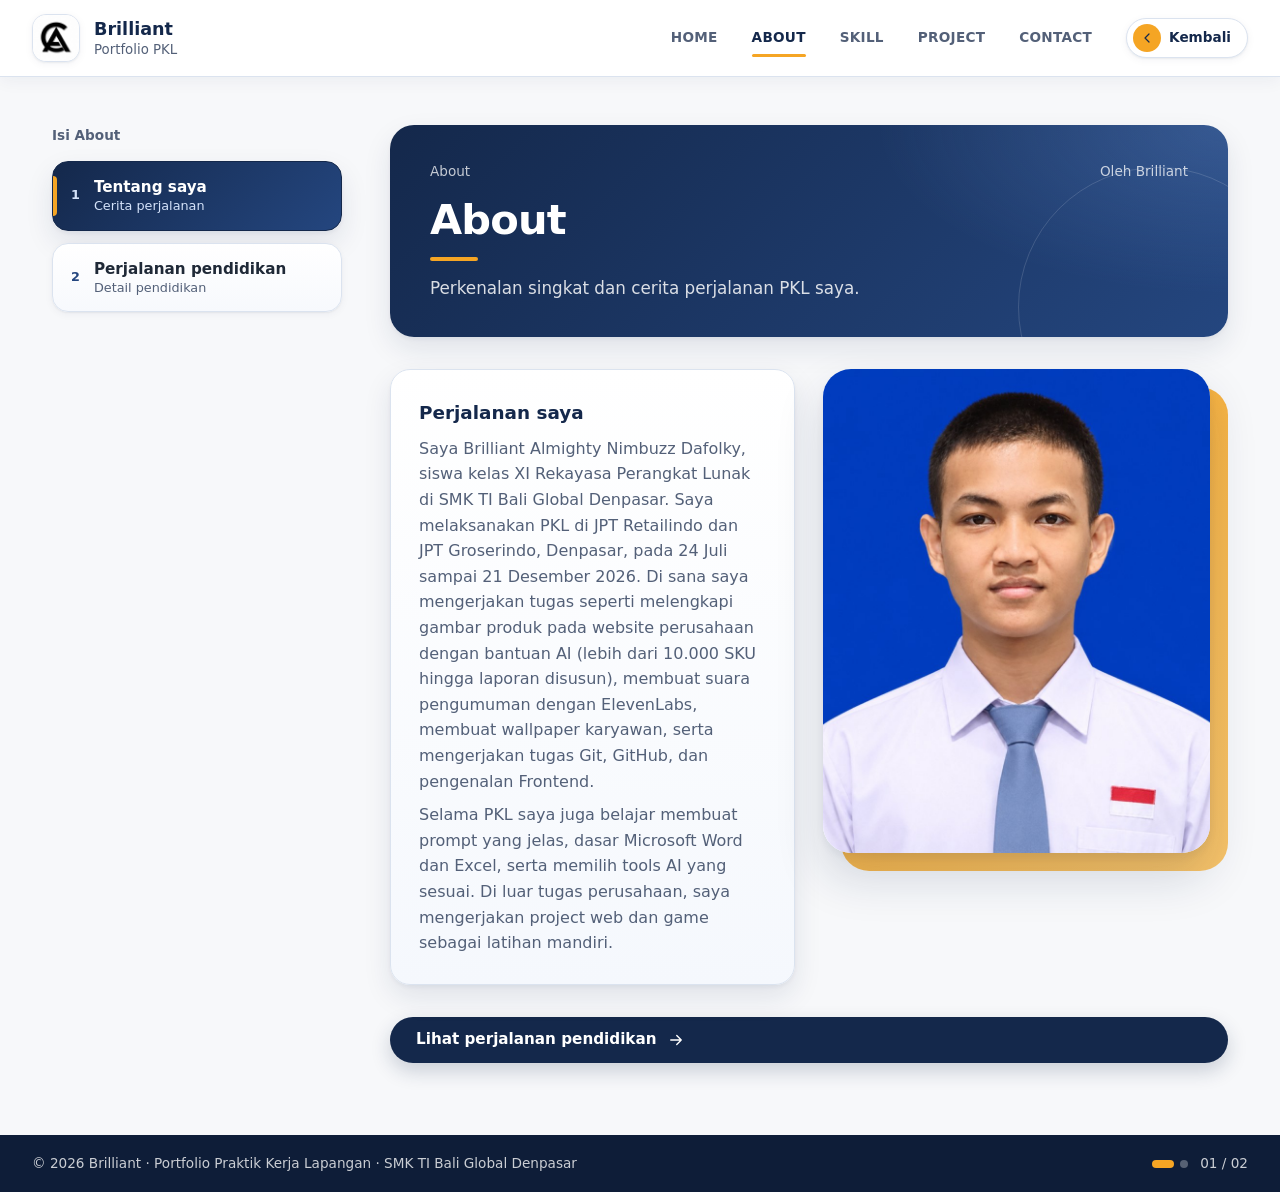
==== about.html @ 4e703d1b "bukan first commit" ====
<!DOCTYPE html>

<html lang="id">
<head>
<meta charset="utf-8"/>
<meta content="width=device-width, initial-scale=1" name="viewport"/>
<title>About | Brilliant</title>
<meta content="Profil dan perjalanan pendidikan Brilliant, siswa RPL SMK TI Bali Global Denpasar, serta cerita PKL di JPT Retailindo dan JPT Groserindo." name="description"/>
<meta content="#14284b" name="theme-color"/>
<meta content="website" property="og:type"/>
<meta content="About | Brilliant" property="og:title"/>
<meta content="Profil dan perjalanan pendidikan Brilliant, siswa RPL SMK TI Bali Global Denpasar, serta cerita PKL di JPT Retailindo dan JPT Groserindo." property="og:description"/>
<link href="assets/images/logo.png" rel="icon" type="image/png"/>
<link href="css/base.css" rel="stylesheet"/>
<link href="css/layout.css" rel="stylesheet"/>
<link href="css/components.css" rel="stylesheet"/>
<link href="css/responsive.css" rel="stylesheet"/>
<script defer="" src="js/script.js">
</script>
</head>
<body>
<a class="skip-link" href="#konten">
      Lewati ke konten
    </a>
<!-- Kumpulan ikon (jangan diubah) -->
<svg aria-hidden="true" focusable="false" height="0" style="position:absolute" width="0"><defs><symbol id="i-arrow" viewbox="0 0 24 24"><path d="M5 12h14M13 6l6 6-6 6"></path></symbol><symbol id="i-menu" viewbox="0 0 24 24"><path d="M4 7h16M4 12h16M4 17h16"></path></symbol><symbol id="i-back" viewbox="0 0 24 24"><path d="M15 6l-6 6 6 6"></path></symbol><symbol id="i-external" viewbox="0 0 24 24"><path d="M14 4h6v6M20 4l-9 9M18 14v5a1 1 0 01-1 1H5a1 1 0 01-1-1V7a1 1 0 011-1h5"></path></symbol><symbol id="i-image" viewbox="0 0 24 24"><rect height="16" rx="2" width="18" x="3" y="4"></rect><circle cx="9" cy="10" r="2"></circle><path d="M21 16l-5-5-8 8"></path></symbol></defs></svg>
<header class="site-header">
<a class="brand" href="index.html">
<span class="brand-logo">
<span class="logo-text">
            LOGO
          </span>
<img alt="" height="96" src="assets/images/logo.png" width="96"/>
</span>
<span class="brand-text">
<strong>
            Brilliant
          </strong>
<small>
            Portfolio PKL
          </small>
</span>
</a>
<div class="header-right">
<button aria-controls="main-nav" aria-expanded="false" class="menu-toggle" type="button">
<svg aria-hidden="true" class="i">
<use href="#i-menu">
</use>
</svg>
          Menu
        </button>
<nav aria-label="Navigasi utama" class="main-nav" id="main-nav">
<ul>
<li>
<a href="index.html#home">
                HOME
              </a>
</li>
<li>
<a aria-current="true" href="index.html#about">
                ABOUT
              </a>
</li>
<li>
<a href="index.html#skill">
                SKILL
              </a>
</li>
<li>
<a href="index.html#project">
                PROJECT
              </a>
</li>
<li>
<a href="index.html#contact">
                CONTACT
              </a>
</li>
</ul>
</nav>
<a class="back-link btn btn--back" href="index.html#about">
<span class="btn__circle">
<svg aria-hidden="true" class="i">
<use href="#i-back">
</use>
</svg>
</span>
<span class="btn__label">
            Kembali
          </span>
</a>
</div>
</header>
<div class="layout">
<aside class="sidebar">
<nav aria-label="Isi About">
<p class="sidebar-title">
            Isi About
          </p>
<ul class="side-list">
<li>
<a aria-current="page" class="side-item is-active" href="#cerita">
<span class="side-num">
                  1
                </span>
<span class="side-text">
<strong>
                    Tentang saya
                  </strong>
<small>
                    Cerita perjalanan
                  </small>
</span>
</a>
</li>
<li>
<a class="side-item" href="#pendidikan">
<span class="side-num">
                  2
                </span>
<span class="side-text">
<strong>
                    Perjalanan pendidikan
                  </strong>
<small>
                    Detail pendidikan
                  </small>
</span>
</a>
</li>
</ul>
</nav>
</aside>
<main class="content" id="konten">
<article class="panel" id="cerita">
<header class="panel-head">
<div class="content-top">
<p class="breadcrumb">
                About
              </p>
<p class="author">
                Oleh Brilliant
              </p>
</div>
<h1>
              About
            </h1>
<p class="lead">Perkenalan singkat dan cerita perjalanan PKL saya.</p>
</header>
<section class="two-column">
<div class="card">
<h2>
                Perjalanan saya
              </h2>
<p>Saya Brilliant Almighty Nimbuzz Dafolky, siswa kelas XI Rekayasa Perangkat Lunak di SMK TI Bali Global Denpasar. Saya melaksanakan PKL di JPT Retailindo dan JPT Groserindo, Denpasar, pada 24 Juli sampai 21 Desember 2026. Di sana saya mengerjakan tugas seperti melengkapi gambar produk pada website perusahaan dengan bantuan AI (lebih dari 10.000 SKU hingga laporan disusun), membuat suara pengumuman dengan ElevenLabs, membuat wallpaper karyawan, serta mengerjakan tugas Git, GitHub, dan pengenalan Frontend.</p>
<p>Selama PKL saya juga belajar membuat prompt yang jelas, dasar Microsoft Word dan Excel, serta memilih tools AI yang sesuai. Di luar tugas perusahaan, saya mengerjakan project web dan game sebagai latihan mandiri.</p>
</div>
<figure class="photo-frame">
<div class="photo-slot">
<img alt="Foto diri Brilliant" decoding="async" height="1000" loading="lazy" src="assets/images/foto-diri.jpg" width="800"/>
<div class="slot-empty">
<svg aria-hidden="true" class="i">
<use href="#i-image">
</use>
</svg>
<strong>
                    Foto diri
                  </strong>
<span>
                    Letakkan file di
                  </span>
<code>
                    assets/images/foto-diri.jpg
                  </code>
<small>
                    Ukuran saran 800×1000 px
                  </small>
</div>
</div>
</figure>
</section>
<a class="btn btn--secondary" href="#pendidikan">
            Lihat perjalanan pendidikan
            <svg aria-hidden="true" class="i">
<use href="#i-arrow">
</use>
</svg>
</a>
</article>
<article class="panel" hidden="" id="pendidikan">
<header class="panel-head">
<div class="content-top">
<p class="breadcrumb">
                About · Perjalanan pendidikan
              </p>
<p class="author">
                Oleh Brilliant
              </p>
</div>
<h1>
              Perjalanan pendidikan
            </h1>
<p class="lead">Perjalanan pendidikan saya dari sekolah dasar hingga SMK.</p>
</header>
<ol class="timeline">
<li class="timeline-item">
<p class="timeline-year">2015 – 2022</p>
<div class="card">
<h3>Sekolah Dasar</h3>
<p>SDN 7 Pedungan</p>

</div>
</li>
<li class="timeline-item">
<p class="timeline-year">2022 – 2025</p>
<div class="card">
<h3>Sekolah Menengah Pertama</h3>
<p>SMP Dharma Wiweka</p>

</div>
</li>
<li class="timeline-item">
<p class="timeline-year">2025 – 2028</p>
<div class="card">
<h3>Sekolah Menengah Kejuruan</h3>
<p>SMK TI Bali Global Denpasar</p>
<p>Rekayasa Perangkat Lunak · sedang berjalan</p>
</div>
</li>
</ol>
</article>
</main>
</div>
<footer class="site-footer">
<p class="footer-note">
        ©
        <span data-year="">
          2026
        </span>
        Brilliant · Portfolio Praktik Kerja Lapangan · SMK TI Bali Global Denpasar
      </p>
<div aria-label="Halaman 1 dari 2" class="page-indicator" role="img">
<span class="dots">
<span class="dot is-active">
</span>
<span class="dot">
</span>
</span>
<span class="count">
          01 / 02
        </span>
</div>
</footer>
</body>
</html>
---- css/base.css ----
/* base.css - warna (60-30-10), font, ukuran teks, reset. Ubah tema di :root. */
:root {
  /* 60% netral terang */
  --white: #ffffff;
  --bg: #f7f8fa;
  --surface: #ffffff;
  --tint: #eaf0fa;
  --line: #dbe3ef;
  /* 30% navy */
  --navy: #14284b;
  --navy-soft: #24467f;
  --navy-deep: #0e1d38;
  /* 10% aksen (tombol utama, penanda aktif, badge) */
  --accent: #f5a524;
  --accent-soft: #fdf0d9;
  --accent-dark: #c27c0a;
  /* teks */
  --ink: #1f2937;
  --muted: #536078;
  /* status project (khusus penanda) */
  --green: #1e9e5a;
  --status-no: #7a8699;

  --blue: var(--navy-soft);
  --radius: 16px;
  --gutter: 32px;                       /* jarak pinggir layar kiri-kanan */
  --shadow-sm: 0 1px 2px rgba(20, 40, 75, 0.06), 0 2px 8px rgba(20, 40, 75, 0.05);
  --shadow: 0 2px 4px rgba(20, 40, 75, 0.05), 0 12px 28px rgba(20, 40, 75, 0.1);
  --shadow-lg: 0 4px 8px rgba(20, 40, 75, 0.06), 0 24px 48px rgba(20, 40, 75, 0.16);
  --font: "Segoe UI", system-ui, -apple-system, Roboto, Arial, sans-serif;
}

*, *::before, *::after { box-sizing: border-box; }
html { scroll-behavior: smooth; scroll-padding-top: 76px; }
@media (prefers-reduced-motion: reduce) {
  html { scroll-behavior: auto; }
  * { transition: none !important; }
}
body {
  margin: 0; min-height: 100vh; display: flex; flex-direction: column;
  background: var(--bg);
  color: var(--ink); font-family: var(--font); font-size: 1rem; line-height: 1.6;
}
h1, h2, h3, p, ul, ol { margin: 0; }
ul, ol { padding: 0; list-style: none; }
a { color: inherit; text-decoration: none; }
button { font: inherit; cursor: pointer; }
[hidden] { display: none !important; }

h1 { font-size: clamp(2.25rem, 5vw, 3.5rem); line-height: 1.1; letter-spacing: -0.02em; color: var(--navy); text-wrap: balance; }
h2 { font-size: 1.15rem; color: var(--navy); }
h3 { font-size: 1.05rem; color: var(--navy); }

:focus-visible { outline: 3px solid var(--navy-soft); outline-offset: 3px; }
.section--navy :focus-visible, .panel-head :focus-visible { outline-color: var(--accent); }

.visually-hidden {
  position: absolute; width: 1px; height: 1px; overflow: hidden;
  clip: rect(0 0 0 0); white-space: nowrap;
}
---- css/layout.css ----
/* layout.css - kerangka halaman: header, sidebar + konten, bagian scroll, footer. */
.site-header {
  position: sticky; top: 0; z-index: 20;
  display: flex; align-items: center; justify-content: space-between; gap: 24px;
  padding: 14px var(--gutter);
  background: rgba(255, 255, 255, 0.94); backdrop-filter: blur(8px);
  border-bottom: 1px solid var(--line);
  box-shadow: 0 4px 16px rgba(20, 40, 75, 0.05);
}
.header-right { display: flex; align-items: center; gap: 20px; }

/* ----- halaman detail (about, skill, project) ----- */
.layout {
  flex: 1; display: grid; grid-template-columns: 290px minmax(0, 1fr); gap: 48px;
  width: 100%; max-width: 1240px; margin: 0 auto; padding: 48px var(--gutter) 72px;
}
.sidebar { align-self: start; position: sticky; top: 100px; }
.content { display: flex; flex-direction: column; gap: 32px; min-width: 0; }
.panel { display: flex; flex-direction: column; gap: 32px; }

/* ----- halaman utama (index.html): bagian yang di-scroll ----- */
.sections { flex: 1; }
.section {
  position: relative; overflow: hidden; display: flex; align-items: center;
  min-height: calc(100vh - 76px); min-height: calc(100svh - 76px); padding: 96px var(--gutter); background: var(--white);
}
.section--soft { background: linear-gradient(180deg, var(--bg), #eaf0fa); }
.section--navy {
  background:
    radial-gradient(700px 360px at 88% 0%, rgba(120, 165, 235, 0.22), transparent 70%),
    linear-gradient(135deg, var(--navy) 0%, var(--navy-soft) 100%);
  color: #fff;
}
.section--navy::before, .section--navy::after {
  content: ""; position: absolute; border-radius: 50%; pointer-events: none;
  border: 1px solid rgba(255, 255, 255, 0.12);
}
.section--navy::before { width: 460px; height: 460px; right: -140px; top: -160px; }
.section--navy::after { width: 260px; height: 260px; left: -90px; bottom: -110px; }
.section-inner {
  position: relative; z-index: 1; display: flex; flex-direction: column; gap: 40px;
  width: 100%; max-width: 1100px; margin: 0 auto;
}
.section-head { display: flex; flex-direction: column; gap: 12px; }

.hero-grid { display: grid; grid-template-columns: minmax(0, 7fr) minmax(0, 5fr); gap: 64px; align-items: center; }
.hero-text, .about-text { display: flex; flex-direction: column; align-items: flex-start; gap: 20px; }
.about-grid { display: grid; grid-template-columns: minmax(0, 5fr) minmax(0, 6fr); gap: 72px; align-items: center; }
.button-row { display: flex; flex-wrap: wrap; align-items: center; gap: 12px 20px; margin-top: 8px; }
.contact-grid { display: grid; grid-template-columns: repeat(auto-fit, minmax(280px, 1fr)); gap: 20px; }

.site-footer {
  display: flex; align-items: center; justify-content: space-between; gap: 16px;
  padding: 18px var(--gutter); background: var(--navy-deep);
  color: rgba(255, 255, 255, 0.78); font-size: 0.85rem;
}
---- css/components.css ----
/* components.css - bagian kecil yang dipakai berulang: nav, tombol, kartu, dll. */

/* ---------- Header ---------- */
.brand { display: flex; align-items: center; gap: 14px; }
.brand-logo {
  display: grid; place-items: center; width: 48px; height: 48px; border-radius: 14px;
  background: linear-gradient(135deg, var(--navy), var(--navy-soft));
  color: #fff; font-size: 0.62rem; font-weight: 700; box-shadow: var(--shadow-sm);
}
.brand-text { display: flex; flex-direction: column; line-height: 1.3; }
.brand-text strong { color: var(--navy); font-size: 1.1rem; }
.brand-text small { color: var(--muted); }

.main-nav ul { display: flex; gap: 6px; }
.main-nav a {
  position: relative; display: block; padding: 10px 14px;
  color: var(--muted); font-size: 0.85rem; font-weight: 600; letter-spacing: 0.02em;
  transition: color 0.2s;
}
.main-nav a:hover { color: var(--navy); }
.main-nav a[aria-current] { color: var(--navy); }
.main-nav a[aria-current]::after {
  content: ""; position: absolute; left: 14px; right: 14px; bottom: 2px;
  height: 3px; border-radius: 3px; background: var(--accent);
}

/* ---------- Tombol: setiap jenis punya bentuk sendiri ---------- */
.btn {
  display: inline-flex; align-items: center; gap: 10px; min-height: 46px;
  font-weight: 600; font-size: 0.95rem; line-height: 1;
  transition: transform 0.2s, background 0.2s, box-shadow 0.2s, color 0.2s;
}
.btn svg { width: 18px; height: 18px; flex: none; transition: transform 0.2s; }
.btn:hover svg { transform: translateX(3px); }

/* 1. Primary: aksi utama (satu per layar) */
.btn--primary { padding: 0 28px; border-radius: 999px; background: var(--accent); color: var(--navy); box-shadow: 0 8px 20px rgba(245, 165, 36, 0.35); }
.btn--primary:hover { transform: translateY(-2px); box-shadow: 0 12px 24px rgba(245, 165, 36, 0.45); }

/* 2. Secondary: aksi pendukung (navy di latar terang, garis putih di latar navy) */
.btn--secondary { padding: 0 26px; border-radius: 999px; background: var(--navy); color: #fff; box-shadow: 0 8px 20px rgba(20, 40, 75, 0.2); }
.btn--secondary:hover { transform: translateY(-2px); background: var(--navy-soft); }
.section--navy .btn--secondary { background: transparent; border: 1.5px solid rgba(255, 255, 255, 0.55); box-shadow: none; }
.section--navy .btn--secondary:hover { background: rgba(255, 255, 255, 0.12); }

/* 3. Tertiary: link teks */
.btn--tertiary { min-height: 40px; padding: 0; color: var(--navy); font-weight: 700; }
.btn--tertiary:hover { color: var(--navy-soft); text-decoration: underline; text-underline-offset: 5px; }

.btn__circle { display: grid; place-items: center; width: 38px; height: 38px; border-radius: 50%; }

/* 7. Kembali: pill kecil dengan lingkaran panah kiri */
.btn--back {
  min-height: 40px; padding: 0 16px 0 6px; gap: 8px; border-radius: 999px;
  border: 1px solid var(--line); background: #fff; color: var(--navy); font-size: 0.85rem; box-shadow: var(--shadow-sm);
}
.btn--back .btn__circle { width: 28px; height: 28px; border: 0; background: var(--accent); }
.btn--back:hover { background: var(--tint); }
.btn--back:hover svg { transform: translateX(-3px); }
.btn--back svg { width: 16px; height: 16px; }

/* 8. Tombol Menu (HP): pill dengan ikon garis */
.menu-toggle {
  display: none; align-items: center; gap: 8px; min-height: 40px; padding: 0 16px;
  border: 1px solid var(--line); border-radius: 999px; background: #fff; color: var(--navy);
  font-size: 0.85rem; font-weight: 600;
}
.menu-toggle svg { width: 18px; height: 18px; }

/* ---------- Ikon (SVG inline) ---------- */
.icon {
  display: grid; place-items: center; width: 48px; height: 48px; margin-bottom: 8px;
  border-radius: 14px; background: var(--accent-soft); color: var(--navy);
}
.icon svg { width: 24px; height: 24px; }

/* ---------- Sidebar ---------- */
.sidebar-title { margin-bottom: 14px; color: var(--muted); font-size: 0.85rem; font-weight: 600; }
.side-list { display: flex; flex-direction: column; gap: 12px; }
.side-item {
  position: relative; display: flex; align-items: center; gap: 14px; padding: 15px 42px 15px 18px;
  border: 1px solid var(--line); border-radius: var(--radius);
  background: linear-gradient(180deg, #fff, #f7f9fd); box-shadow: var(--shadow-sm);
  transition: transform 0.2s, box-shadow 0.2s, border-color 0.2s;
}
.side-item:hover { border-color: var(--navy-soft); transform: translateY(-1px); }
.side-item.is-active { background: linear-gradient(135deg, var(--navy), var(--navy-soft)); border-color: var(--navy); color: #fff; box-shadow: var(--shadow); }
.side-item.is-active::before {
  content: ""; position: absolute; left: 0; top: 14px; bottom: 14px; width: 4px;
  border-radius: 0 4px 4px 0; background: var(--accent);
}
.side-num { color: var(--navy-soft); font-size: 0.8rem; font-weight: 700; }
.side-item.is-active .side-num { color: #d5e3fa; }
.side-text { display: flex; flex-direction: column; line-height: 1.35; }
.side-text strong { font-size: 0.95rem; }
.side-text small { color: var(--muted); font-size: 0.8rem; }
.side-item.is-active small { color: #d5e3fa; }

/* ---------- Status project ---------- */
.status-dot { display: inline-block; width: 10px; height: 10px; border-radius: 50%; }
.status-dot--yes { background: var(--green); }
.status-dot--no { background: transparent; border: 2px solid var(--status-no); }
.side-item .status-dot { position: absolute; top: 11px; right: 13px; box-shadow: 0 0 0 2px #fff; }
.side-item.is-active .status-dot { box-shadow: 0 0 0 2px var(--navy); }
.status-badge {
  display: inline-flex; align-items: center; gap: 8px; align-self: flex-start;
  padding: 6px 14px; border: 1px solid var(--line); border-radius: 999px;
  background: #fff; box-shadow: var(--shadow-sm); font-size: 0.85rem; color: var(--muted);
}
.status-legend { display: flex; flex-wrap: wrap; align-items: center; gap: 8px 10px; color: var(--muted); font-size: 0.85rem; }
.status-legend .status-dot { margin-left: 8px; }
.status-legend .status-dot:first-child { margin-left: 0; }

/* ---------- Judul bagian ---------- */
.eyebrow {
  display: inline-flex; align-items: center; gap: 10px;
  color: var(--navy-soft); font-size: 0.8rem; font-weight: 700; text-transform: uppercase;
}
.eyebrow::before { content: ""; width: 28px; height: 3px; border-radius: 3px; background: var(--accent); }
.section--navy .eyebrow { color: rgba(255, 255, 255, 0.85); }
.section-title { font-size: clamp(1.75rem, 3.5vw, 2.4rem); line-height: 1.2; letter-spacing: -0.01em; color: var(--navy); text-wrap: balance; }
.lead { max-width: 62ch; color: var(--muted); font-size: 1.05rem; }
.section--navy h1, .section--navy .section-title { color: #fff; }
.section--navy .lead { color: rgba(255, 255, 255, 0.82); }

/* ---------- Kepala halaman detail (blok navy) ---------- */
.panel-head {
  position: relative; overflow: hidden; display: flex; flex-direction: column; gap: 14px;
  padding: 36px 40px; border-radius: 24px; color: #fff; box-shadow: var(--shadow);
  background: radial-gradient(500px 240px at 100% 0%, rgba(120, 165, 235, 0.25), transparent 70%), linear-gradient(135deg, var(--navy), var(--navy-soft));
}
.panel-head::after {
  content: ""; position: absolute; right: -70px; bottom: -110px; width: 280px; height: 280px;
  border-radius: 50%; border: 1px solid rgba(255, 255, 255, 0.14); pointer-events: none;
}
.panel-head > * { position: relative; z-index: 1; }
.content-top { display: flex; justify-content: space-between; gap: 16px; }
.breadcrumb, .author { color: var(--muted); font-size: 0.85rem; }
.panel-head .breadcrumb, .panel-head .author { color: rgba(255, 255, 255, 0.75); }
.panel-head h1 { color: #fff; font-size: clamp(1.9rem, 4vw, 2.6rem); }
.panel-head h1::after { content: ""; display: block; width: 48px; height: 4px; margin-top: 14px; border-radius: 4px; background: var(--accent); }
.panel-head .lead { color: rgba(255, 255, 255, 0.84); }

/* ---------- Kartu (blok tatakan tulisan, dengan shading) ---------- */
.card {
  position: relative; display: flex; flex-direction: column; gap: 8px; padding: 28px;
  border: 1px solid var(--line); border-radius: 20px;
  background: linear-gradient(180deg, #ffffff 0%, #f5f8fd 100%);
  box-shadow: inset 0 1px 0 #fff, var(--shadow);
}
.card p { color: var(--muted); }
.section--navy .card { border-color: transparent; box-shadow: 0 16px 36px rgba(6, 16, 36, 0.32); }

.info-grid { display: grid; grid-template-columns: repeat(auto-fit, minmax(230px, 1fr)); gap: 24px; }

/* ---------- Kartu project: 6 bentuk berbeda ---------- */
.project-grid { display: grid; grid-template-columns: repeat(auto-fit, minmax(300px, 1fr)); gap: 24px; }
.project-card {
  position: relative; display: flex; flex-direction: column; gap: 10px; min-height: 230px;
  padding: 28px; border: 1px solid var(--line); border-radius: 20px;
  background: linear-gradient(180deg, #ffffff, #f5f8fd); box-shadow: inset 0 1px 0 #fff, var(--shadow);
  transition: transform 0.2s, box-shadow 0.2s;
}
.project-card:hover { transform: translateY(-5px); box-shadow: var(--shadow-lg); }
.project-card p { color: var(--muted); }
.project-card .status-dot { position: absolute; top: 20px; right: 22px; }
.project-icon {
  display: grid; place-items: center; width: 52px; height: 52px; margin-bottom: 6px;
  background: var(--accent-soft); color: var(--navy); border-radius: 14px;
}
.project-icon svg { width: 26px; height: 26px; }
.project-cta {
  display: inline-flex; align-items: center; gap: 8px; margin-top: auto; padding-top: 8px;
  color: var(--navy); font-size: 0.9rem; font-weight: 700;
}
.project-cta svg { width: 18px; height: 18px; transition: transform 0.2s; }
.project-card:hover .project-cta svg { transform: translateX(4px); }

/* ---------- Kontak ---------- */
.contact-card {
  display: flex; align-items: center; gap: 20px; padding: 24px 28px; border-radius: 24px;
  background: linear-gradient(180deg, #fff, #f5f8fd); box-shadow: 0 16px 36px rgba(6, 16, 36, 0.32);
}
.contact-icon { display: grid; place-items: center; width: 56px; height: 56px; border-radius: 50%; background: var(--accent); color: var(--navy); flex: none; }
.contact-icon svg { width: 26px; height: 26px; }
.contact-card p { color: var(--muted); }

/* ---------- Isi detail ---------- */
.two-column { display: grid; grid-template-columns: repeat(auto-fit, minmax(300px, 1fr)); gap: 28px; align-items: start; }

/* Foto: kotak .photo-slot berisi <img> + placeholder. Kalau file gambar ada, gambar menutupi placeholder. */
.photo-frame { position: relative; margin: 0; padding: 0 18px 18px 0; }
.photo-frame::before { content: ""; position: absolute; inset: 18px 0 0 18px; border-radius: 28px; background: linear-gradient(135deg, var(--accent), #f8c46a); }
.photo-slot { position: relative; z-index: 1; overflow: hidden; aspect-ratio: var(--ratio, 4 / 5); border-radius: 28px; background: linear-gradient(135deg, #fff, var(--tint)); box-shadow: var(--shadow-lg); }
.photo-slot--wide { --ratio: 2 / 1; }
.photo-slot img { position: absolute; inset: 0; z-index: 1; width: 100%; height: 100%; object-fit: cover; }
.slot-empty { position: absolute; inset: 12px; display: flex; flex-direction: column; align-items: center; justify-content: center; gap: 6px; padding: 16px; text-align: center; border: 2px dashed var(--line); border-radius: 20px; color: var(--muted); font-size: 0.9rem; }
.slot-empty svg { width: 44px; height: 44px; color: var(--navy-soft); opacity: 0.55; }
.slot-empty strong { color: var(--navy); }
.slot-empty code { padding: 2px 8px; border: 1px solid var(--line); border-radius: 6px; background: #fff; color: var(--navy); font-size: 0.8rem; overflow-wrap: anywhere; }
.slot-empty small { opacity: 0.8; }
.photo-slot.has-image .slot-empty { display: none; }

.concept-map {
  display: flex; flex-direction: column; align-items: center; gap: 24px; padding: 32px;
  border: 1px solid var(--line); border-radius: 20px;
  background: linear-gradient(180deg, var(--tint), #fff); box-shadow: var(--shadow);
}
.concept-main { padding: 14px 28px; border-radius: 14px; background: var(--navy); box-shadow: var(--shadow); color: #fff; font-weight: 600; text-align: center; }
.concept-sub { display: flex; flex-wrap: wrap; justify-content: center; gap: 12px; }
.concept-sub li { padding: 10px 16px; border: 1px solid var(--line); border-radius: 12px; background: #fff; box-shadow: var(--shadow-sm); color: var(--muted); font-size: 0.9rem; }

.point-list { display: flex; flex-direction: column; padding: 8px 4px; }
.point-list li { padding: 16px 0; border-bottom: 1px solid var(--line); }
.point-list li:first-child { padding-top: 0; }
.point-list p { color: var(--muted); font-size: 0.95rem; }

.note-box {
  display: flex; flex-direction: column; gap: 4px; padding: 24px 28px;
  border: 1px solid var(--line); border-left: 5px solid var(--accent); border-radius: 20px;
  background: linear-gradient(180deg, #fff, #f5f8fd); box-shadow: var(--shadow);
}
.note-box p { color: var(--muted); }

.tag-list { display: flex; flex-wrap: wrap; gap: 8px; }
.tag-list li { padding: 4px 12px; border-radius: 999px; background: var(--tint); color: var(--navy-soft); font-size: 0.9rem; }

.timeline { display: flex; flex-direction: column; gap: 24px; border-left: 2px solid var(--line); padding-left: 28px; margin-left: 6px; }
.timeline-item { position: relative; }
.timeline-item::before { content: ""; position: absolute; left: -37px; top: 4px; width: 14px; height: 14px; border-radius: 50%; background: var(--accent); border: 3px solid var(--bg); }
.timeline-year { margin-bottom: 6px; color: var(--navy-soft); font-size: 0.85rem; font-weight: 700; }

/* ---------- Indikator halaman (footer gelap) ---------- */
.page-indicator { display: flex; align-items: center; gap: 12px; }
.dots { display: flex; gap: 6px; }
.dot { width: 8px; height: 8px; border-radius: 999px; background: rgba(255, 255, 255, 0.3); }
.dot.is-active { width: 22px; background: var(--accent); }

/* tombol di dalam kartu tidak melebar penuh */
.card .btn { align-self: flex-start; margin-top: 8px; }

/* ---------- Tambahan: ikon, logo, kontak, aksesibilitas ---------- */
.i { width: 1em; height: 1em; fill: none; stroke: currentColor; stroke-width: 1.8; stroke-linecap: round; stroke-linejoin: round; }
.skip-link { position: absolute; left: 16px; top: -64px; z-index: 100; padding: 10px 18px; border-radius: 10px; background: var(--navy); color: #fff; font-weight: 600; transition: top 0.2s; }
.skip-link:focus { top: 12px; }
.brand-logo { position: relative; overflow: hidden; }
.brand-logo img { position: absolute; inset: 0; width: 100%; height: 100%; object-fit: contain; }
.brand-logo.has-image { background: #fff; border: 1px solid var(--line); }
.brand-logo.has-image .logo-text { display: none; }
.side-list { position: relative; }
.side-legend { margin-top: 18px; }
.contact-card { transition: transform 0.2s; }
.contact-card:hover { transform: translateY(-3px); }
.contact-card div { min-width: 0; }
.contact-card p { overflow-wrap: anywhere; }
.contact-go { flex: none; width: 20px; height: 20px; margin-left: auto; color: var(--navy-soft); transition: transform 0.2s; }
.contact-card:hover .contact-go { transform: translateX(4px); }
.tech { display: flex; flex-direction: column; gap: 12px; }
.tag-list li { border: 1px solid var(--line); background: #fff; }
.skill-proof { color: var(--muted); }
.skill-proof a { color: var(--navy); font-weight: 700; text-decoration: underline; text-underline-offset: 3px; }

/* Penanda bagian yang menunggu data dari pemilik website. Hapus kelas ini setelah semua terisi. */
.todo { padding: 1px 8px; border: 1px dashed #d4a017; border-radius: 6px; background: #fff7dd; color: #7a5a00; font-size: 0.92em; }
---- css/responsive.css ----
/* responsive.css - tablet dan smartphone. Jarak pinggir diatur lewat --gutter. */

/* ---------- Tablet dan di bawahnya (max 820px) ---------- */
@media (max-width: 820px) {
  :root { --gutter: 40px; }
  .site-header { padding-block: 12px; }
  .layout { grid-template-columns: minmax(0, 1fr); gap: 28px; padding-top: 32px; padding-bottom: 56px; }
  .section { min-height: auto; padding-block: 72px; }
  .site-footer { padding-block: 16px; }
  .hero-grid, .about-grid { grid-template-columns: minmax(0, 1fr); gap: 48px; }
  .hero-grid .photo-frame { max-width: 460px; }
  .about-grid .photo-frame { max-width: 460px; order: 2; }
  .panel-head { padding: 30px 32px; }

  /* Navbar menjadi dropdown yang dibuka tombol Menu */
  .menu-toggle { display: inline-flex; }
  .main-nav {
    display: none; position: absolute; top: 100%; left: 0; right: 0; z-index: 10;
    padding: 8px var(--gutter) 18px; background: #fff;
    border-bottom: 1px solid var(--line); box-shadow: 0 12px 24px rgba(20, 40, 75, 0.1);
  }
  .main-nav.is-open { display: block; }
  .main-nav ul { flex-direction: column; gap: 2px; }
  .main-nav a { padding: 13px 16px; border-radius: 12px; }
  .main-nav a[aria-current] { background: var(--tint); }
  .main-nav a[aria-current]::after { left: 0; right: auto; top: 12px; bottom: 12px; width: 4px; height: auto; }
  .header-right { gap: 10px; }

  /* Sidebar menjadi deretan tab yang bisa digeser */
  .sidebar { position: static; }
  .side-list { flex-direction: row; overflow-x: auto; padding: 8px 14px 26px; margin: -8px -14px -18px; }
  .side-item { flex: 0 0 auto; min-width: 180px; }
  .side-text strong { white-space: nowrap; }
}

/* ---------- Smartphone (max 560px) ---------- */
@media (max-width: 560px) {
  :root { --gutter: 24px; }
  .section { padding-block: 56px; }
  .section-inner { gap: 32px; }
  .content, .panel { gap: 24px; }
  .layout { padding-top: 24px; padding-bottom: 40px; }
  .brand-logo { width: 42px; height: 42px; }
  .brand-text strong { font-size: 1rem; }
  .site-header { gap: 12px; }
  .brand { min-width: 0; gap: 10px; }
  .brand-text { min-width: 0; }
  .brand-text strong, .brand-text small { overflow: hidden; text-overflow: ellipsis; white-space: nowrap; }
  .header-right { flex: none; gap: 8px; }
  .menu-toggle { padding: 0 12px; }
  /* di HP tombol Kembali hanya berupa ikon (teks tetap terbaca oleh pembaca layar) */
  .back-link { padding: 0 6px; }
  .back-link .btn__label {
    position: absolute; width: 1px; height: 1px; overflow: hidden;
    clip: rect(0 0 0 0); white-space: nowrap;
  }
  .panel-head { padding: 26px 24px; border-radius: 20px; }
  .content-top { flex-direction: column; gap: 0; }
  .card, .project-card { padding: 24px; }
  .two-column, .info-grid, .project-grid, .contact-grid { grid-template-columns: minmax(0, 1fr); gap: 20px; }
  .button-row { flex-direction: column; align-items: flex-start; }
  .site-footer { flex-direction: column; align-items: flex-start; gap: 10px; }
  .page-indicator { align-self: flex-end; }
}

@media (max-width: 820px) {
  /* tepi kanan memudar = petunjuk bahwa tab bisa digeser */
  .side-list { padding-right: 44px; -webkit-mask-image: linear-gradient(90deg, #000 calc(100% - 36px), transparent); mask-image: linear-gradient(90deg, #000 calc(100% - 36px), transparent); }
}
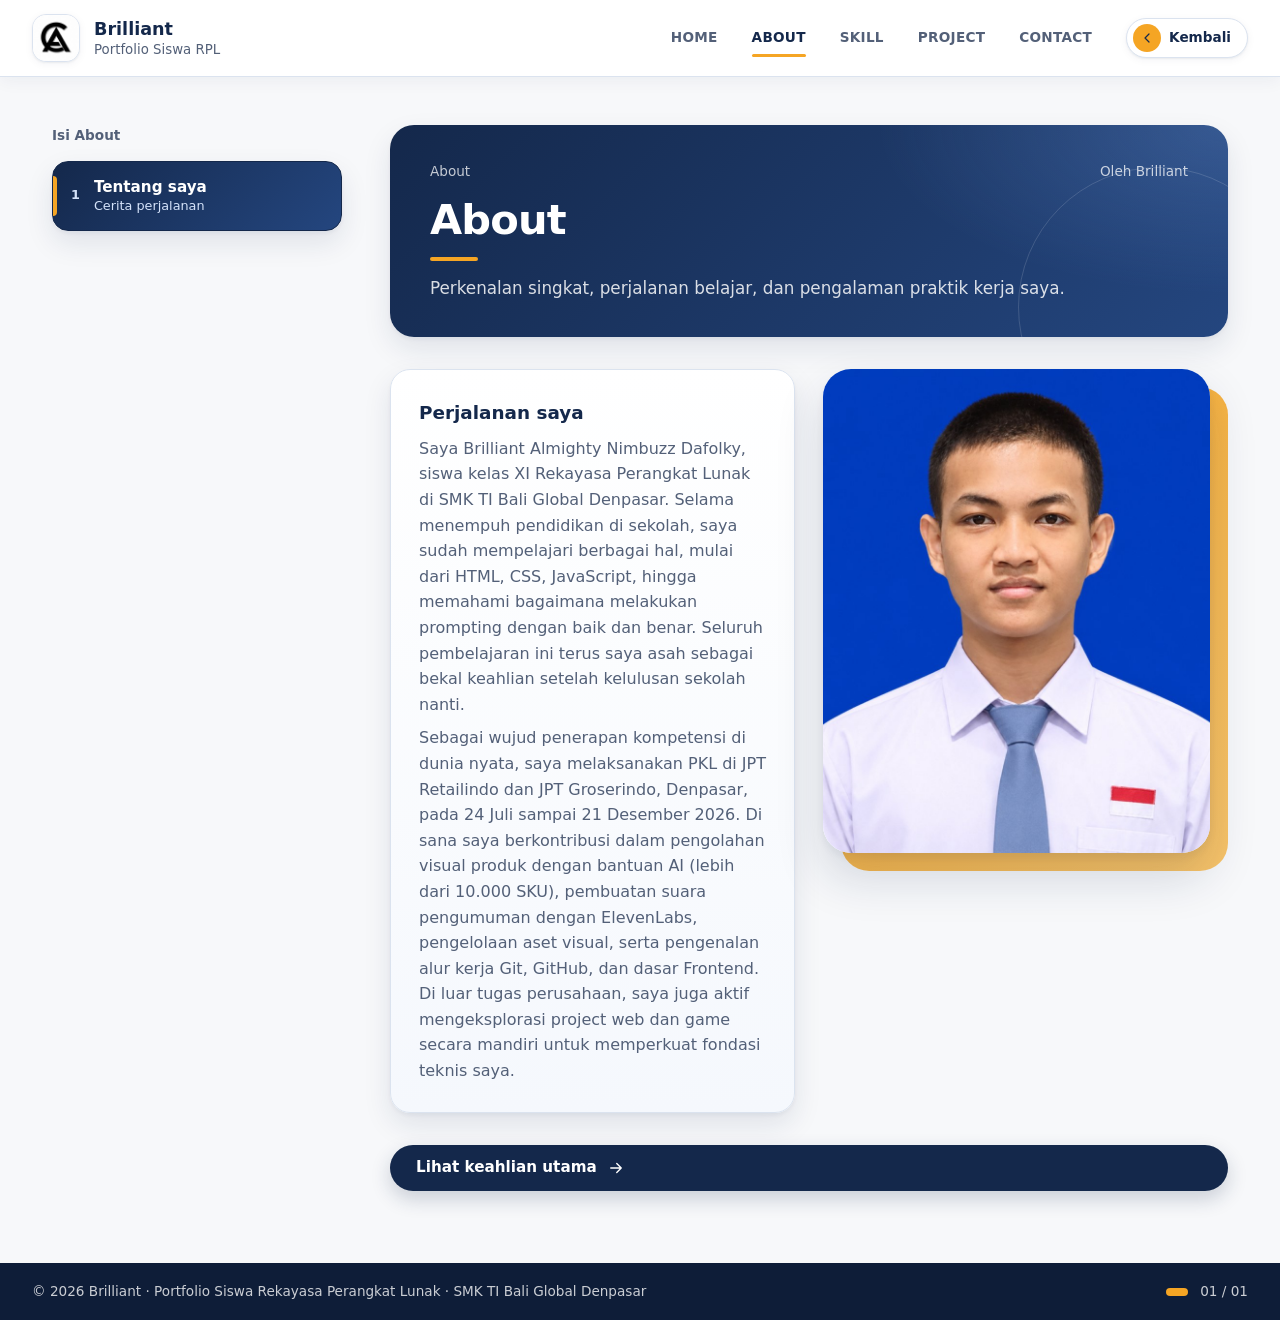
==== commit 0a860687: "melakukan sedikit perubahan mengenai projek" ====
--- a/about.html
+++ b/about.html
@@ -5,11 +5,11 @@
 <meta charset="utf-8"/>
 <meta content="width=device-width, initial-scale=1" name="viewport"/>
 <title>About | Brilliant</title>
-<meta content="Profil dan perjalanan pendidikan Brilliant, siswa RPL SMK TI Bali Global Denpasar, serta cerita PKL di JPT Retailindo dan JPT Groserindo." name="description"/>
+<meta content="Profil dan perjalanan belajar Brilliant, siswa RPL SMK TI Bali Global Denpasar, serta pengalaman PKL di JPT Retailindo dan JPT Groserindo." name="description"/>
 <meta content="#14284b" name="theme-color"/>
 <meta content="website" property="og:type"/>
 <meta content="About | Brilliant" property="og:title"/>
-<meta content="Profil dan perjalanan pendidikan Brilliant, siswa RPL SMK TI Bali Global Denpasar, serta cerita PKL di JPT Retailindo dan JPT Groserindo." property="og:description"/>
+<meta content="Profil dan perjalanan belajar Brilliant, siswa RPL SMK TI Bali Global Denpasar, serta pengalaman PKL di JPT Retailindo dan JPT Groserindo." property="og:description"/>
 <link href="assets/images/logo.png" rel="icon" type="image/png"/>
 <link href="css/base.css" rel="stylesheet"/>
 <link href="css/layout.css" rel="stylesheet"/>
@@ -37,7 +37,7 @@
             Brilliant
           </strong>
 <small>
-            Portfolio PKL
+            Portfolio Siswa RPL
           </small>
 </span>
 </a>
@@ -113,21 +113,6 @@
 </span>
 </a>
 </li>
-<li>
-<a class="side-item" href="#pendidikan">
-<span class="side-num">
-                  2
-                </span>
-<span class="side-text">
-<strong>
-                    Perjalanan pendidikan
-                  </strong>
-<small>
-                    Detail pendidikan
-                  </small>
-</span>
-</a>
-</li>
 </ul>
 </nav>
 </aside>
@@ -145,15 +130,15 @@
 <h1>
               About
             </h1>
-<p class="lead">Perkenalan singkat dan cerita perjalanan PKL saya.</p>
+<p class="lead">Perkenalan singkat, perjalanan belajar, dan pengalaman praktik kerja saya.</p>
 </header>
 <section class="two-column">
 <div class="card">
 <h2>
                 Perjalanan saya
               </h2>
-<p>Saya Brilliant Almighty Nimbuzz Dafolky, siswa kelas XI Rekayasa Perangkat Lunak di SMK TI Bali Global Denpasar. Saya melaksanakan PKL di JPT Retailindo dan JPT Groserindo, Denpasar, pada 24 Juli sampai 21 Desember 2026. Di sana saya mengerjakan tugas seperti melengkapi gambar produk pada website perusahaan dengan bantuan AI (lebih dari 10.000 SKU hingga laporan disusun), membuat suara pengumuman dengan ElevenLabs, membuat wallpaper karyawan, serta mengerjakan tugas Git, GitHub, dan pengenalan Frontend.</p>
-<p>Selama PKL saya juga belajar membuat prompt yang jelas, dasar Microsoft Word dan Excel, serta memilih tools AI yang sesuai. Di luar tugas perusahaan, saya mengerjakan project web dan game sebagai latihan mandiri.</p>
+<p>Saya Brilliant Almighty Nimbuzz Dafolky, siswa kelas XI Rekayasa Perangkat Lunak di SMK TI Bali Global Denpasar. Selama menempuh pendidikan di sekolah, saya sudah mempelajari berbagai hal, mulai dari HTML, CSS, JavaScript, hingga memahami bagaimana melakukan prompting dengan baik dan benar. Seluruh pembelajaran ini terus saya asah sebagai bekal keahlian setelah kelulusan sekolah nanti.</p>
+<p>Sebagai wujud penerapan kompetensi di dunia nyata, saya melaksanakan PKL di JPT Retailindo dan JPT Groserindo, Denpasar, pada 24 Juli sampai 21 Desember 2026. Di sana saya berkontribusi dalam pengolahan visual produk dengan bantuan AI (lebih dari 10.000 SKU), pembuatan suara pengumuman dengan ElevenLabs, pengelolaan aset visual, serta pengenalan alur kerja Git, GitHub, dan dasar Frontend. Di luar tugas perusahaan, saya juga aktif mengeksplorasi project web dan game secara mandiri untuk memperkuat fondasi teknis saya.</p>
 </div>
 <figure class="photo-frame">
 <div class="photo-slot">
@@ -179,55 +164,13 @@
 </div>
 </figure>
 </section>
-<a class="btn btn--secondary" href="#pendidikan">
-            Lihat perjalanan pendidikan
+<a class="btn btn--secondary" href="skill.html">
+            Lihat keahlian utama
             <svg aria-hidden="true" class="i">
 <use href="#i-arrow">
 </use>
 </svg>
 </a>
-</article>
-<article class="panel" hidden="" id="pendidikan">
-<header class="panel-head">
-<div class="content-top">
-<p class="breadcrumb">
-                About · Perjalanan pendidikan
-              </p>
-<p class="author">
-                Oleh Brilliant
-              </p>
-</div>
-<h1>
-              Perjalanan pendidikan
-            </h1>
-<p class="lead">Perjalanan pendidikan saya dari sekolah dasar hingga SMK.</p>
-</header>
-<ol class="timeline">
-<li class="timeline-item">
-<p class="timeline-year">2015 – 2022</p>
-<div class="card">
-<h3>Sekolah Dasar</h3>
-<p>SDN 7 Pedungan</p>
-
-</div>
-</li>
-<li class="timeline-item">
-<p class="timeline-year">2022 – 2025</p>
-<div class="card">
-<h3>Sekolah Menengah Pertama</h3>
-<p>SMP Dharma Wiweka</p>
-
-</div>
-</li>
-<li class="timeline-item">
-<p class="timeline-year">2025 – 2028</p>
-<div class="card">
-<h3>Sekolah Menengah Kejuruan</h3>
-<p>SMK TI Bali Global Denpasar</p>
-<p>Rekayasa Perangkat Lunak · sedang berjalan</p>
-</div>
-</li>
-</ol>
 </article>
 </main>
 </div>
@@ -237,17 +180,15 @@
         <span data-year="">
           2026
         </span>
-        Brilliant · Portfolio Praktik Kerja Lapangan · SMK TI Bali Global Denpasar
+        Brilliant · Portfolio Siswa Rekayasa Perangkat Lunak · SMK TI Bali Global Denpasar
       </p>
-<div aria-label="Halaman 1 dari 2" class="page-indicator" role="img">
+<div aria-label="Halaman 1 dari 1" class="page-indicator" role="img">
 <span class="dots">
 <span class="dot is-active">
 </span>
-<span class="dot">
-</span>
 </span>
 <span class="count">
-          01 / 02
+          01 / 01
         </span>
 </div>
 </footer>
--- a/css/responsive.css
+++ b/css/responsive.css
@@ -31,6 +31,13 @@
   .side-list { flex-direction: row; overflow-x: auto; padding: 8px 14px 26px; margin: -8px -14px -18px; }
   .side-item { flex: 0 0 auto; min-width: 180px; }
   .side-text strong { white-space: nowrap; }
+
+  /* tepi kanan memudar = petunjuk bahwa tab bisa digeser */
+  .side-list { padding-right: 44px; -webkit-mask-image: linear-gradient(90deg, #000 calc(100% - 36px), transparent); mask-image: linear-gradient(90deg, #000 calc(100% - 36px), transparent); }
+    .about-grid .photo-frame,
+  #cerita .photo-frame {
+    display: none;
+  }
 }
 
 /* ---------- Smartphone (max 560px) ---------- */
@@ -61,9 +68,10 @@
   .button-row { flex-direction: column; align-items: flex-start; }
   .site-footer { flex-direction: column; align-items: flex-start; gap: 10px; }
   .page-indicator { align-self: flex-end; }
+
+  /* Sembunyikan foto diri beserta framenya pada bagian About ketika di HP */
+  .about-grid .photo-frame,
+  #cerita .photo-frame {
+    display: none;
+  }
 }
-
-@media (max-width: 820px) {
-  /* tepi kanan memudar = petunjuk bahwa tab bisa digeser */
-  .side-list { padding-right: 44px; -webkit-mask-image: linear-gradient(90deg, #000 calc(100% - 36px), transparent); mask-image: linear-gradient(90deg, #000 calc(100% - 36px), transparent); }
-}
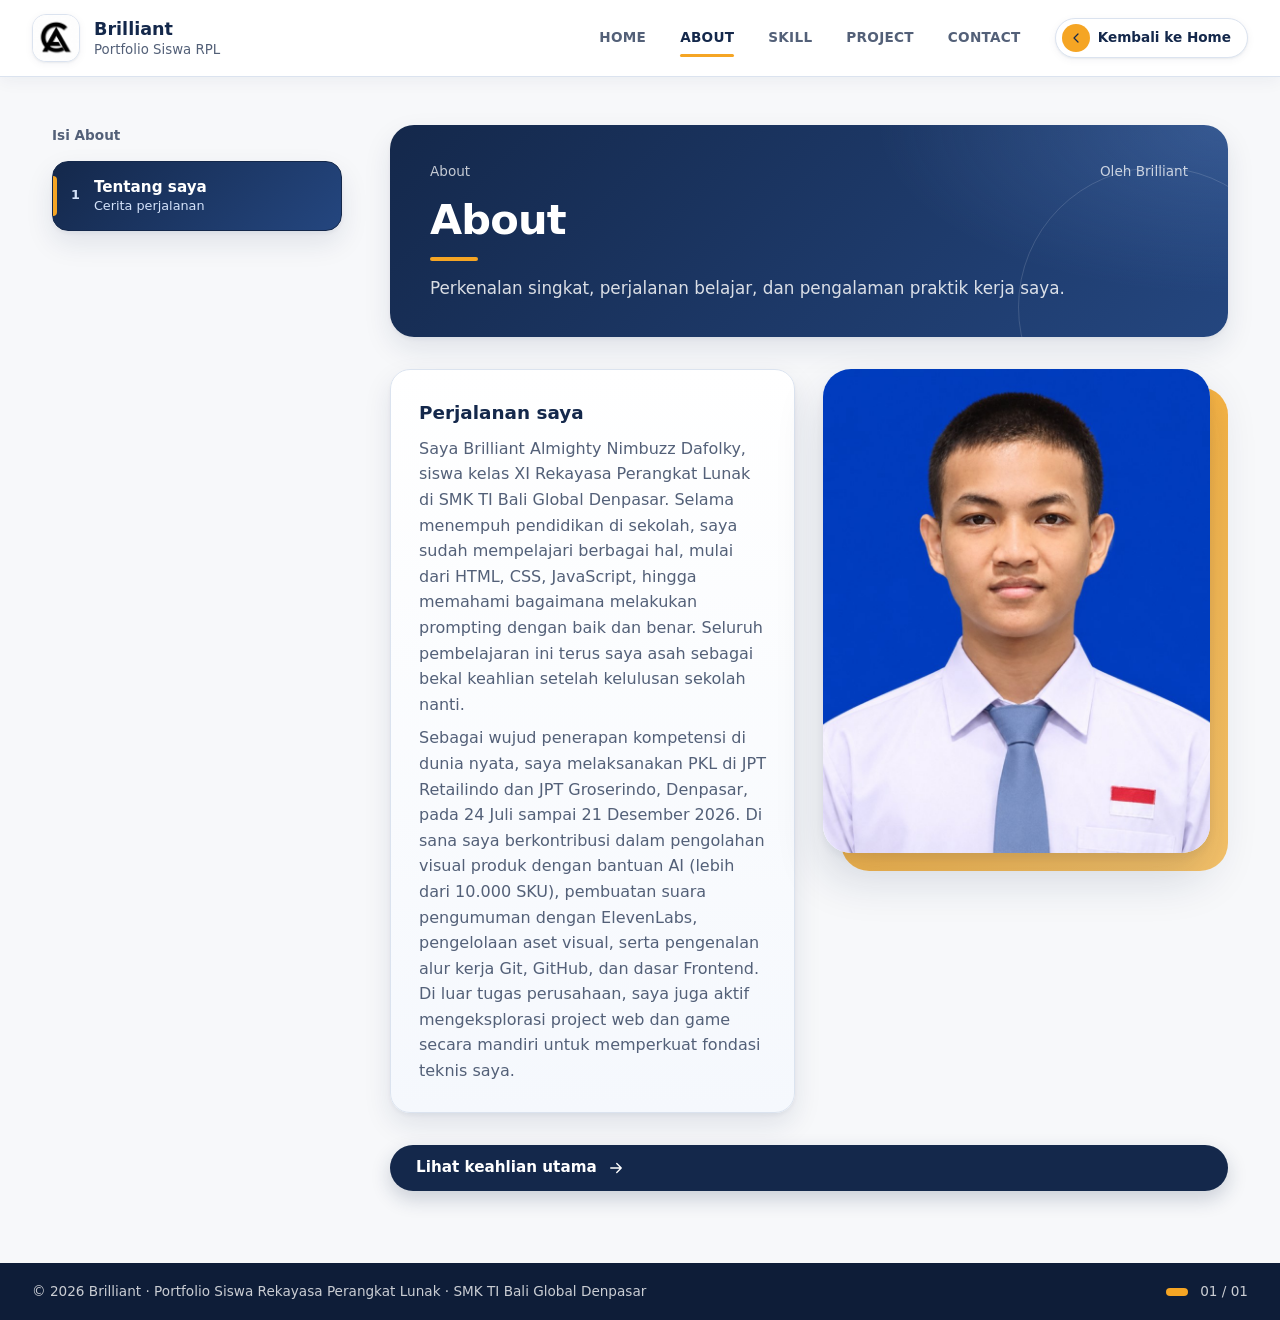
==== commit 3871ec19: "perbaiki ui dan detail kecil." ====
--- a/about.html
+++ b/about.html
@@ -86,7 +86,7 @@
 </svg>
 </span>
 <span class="btn__label">
-            Kembali
+            Kembali ke Home
           </span>
 </a>
 </div>
--- a/css/base.css
+++ b/css/base.css
@@ -21,7 +21,6 @@
   --green: #1e9e5a;
   --status-no: #7a8699;
 
-  --blue: var(--navy-soft);
   --radius: 16px;
   --gutter: 32px;                       /* jarak pinggir layar kiri-kanan */
   --shadow-sm: 0 1px 2px rgba(20, 40, 75, 0.06), 0 2px 8px rgba(20, 40, 75, 0.05);
--- a/css/components.css
+++ b/css/components.css
@@ -262,3 +262,17 @@
 
 /* Penanda bagian yang menunggu data dari pemilik website. Hapus kelas ini setelah semua terisi. */
 .todo { padding: 1px 8px; border: 1px dashed #d4a017; border-radius: 6px; background: #fff7dd; color: #7a5a00; font-size: 0.92em; }
+
+/* project-layout: susunan dua kolom bertingkat pada halaman detail projek.
+   Kolom kiri: gambar, Peran saya, Hasil dan pelajaran. Kolom kanan: Tentang project, Tantangan dan solusi. */
+.project-layout { display: grid; grid-template-columns: repeat(2, minmax(0, 1fr)); gap: 28px; align-items: start; }
+.layout-col { display: flex; flex-direction: column; gap: 24px; min-width: 0; }
+@media (max-width: 1000px) {
+  .project-layout { display: flex; flex-direction: column; align-items: stretch; gap: 24px; }
+  .layout-col { display: contents; }
+  .pl-media { order: 1; }
+  .pl-about { order: 2; }
+  .pl-role { order: 3; }
+  .pl-challenge { order: 4; }
+  .pl-result { order: 5; }
+}
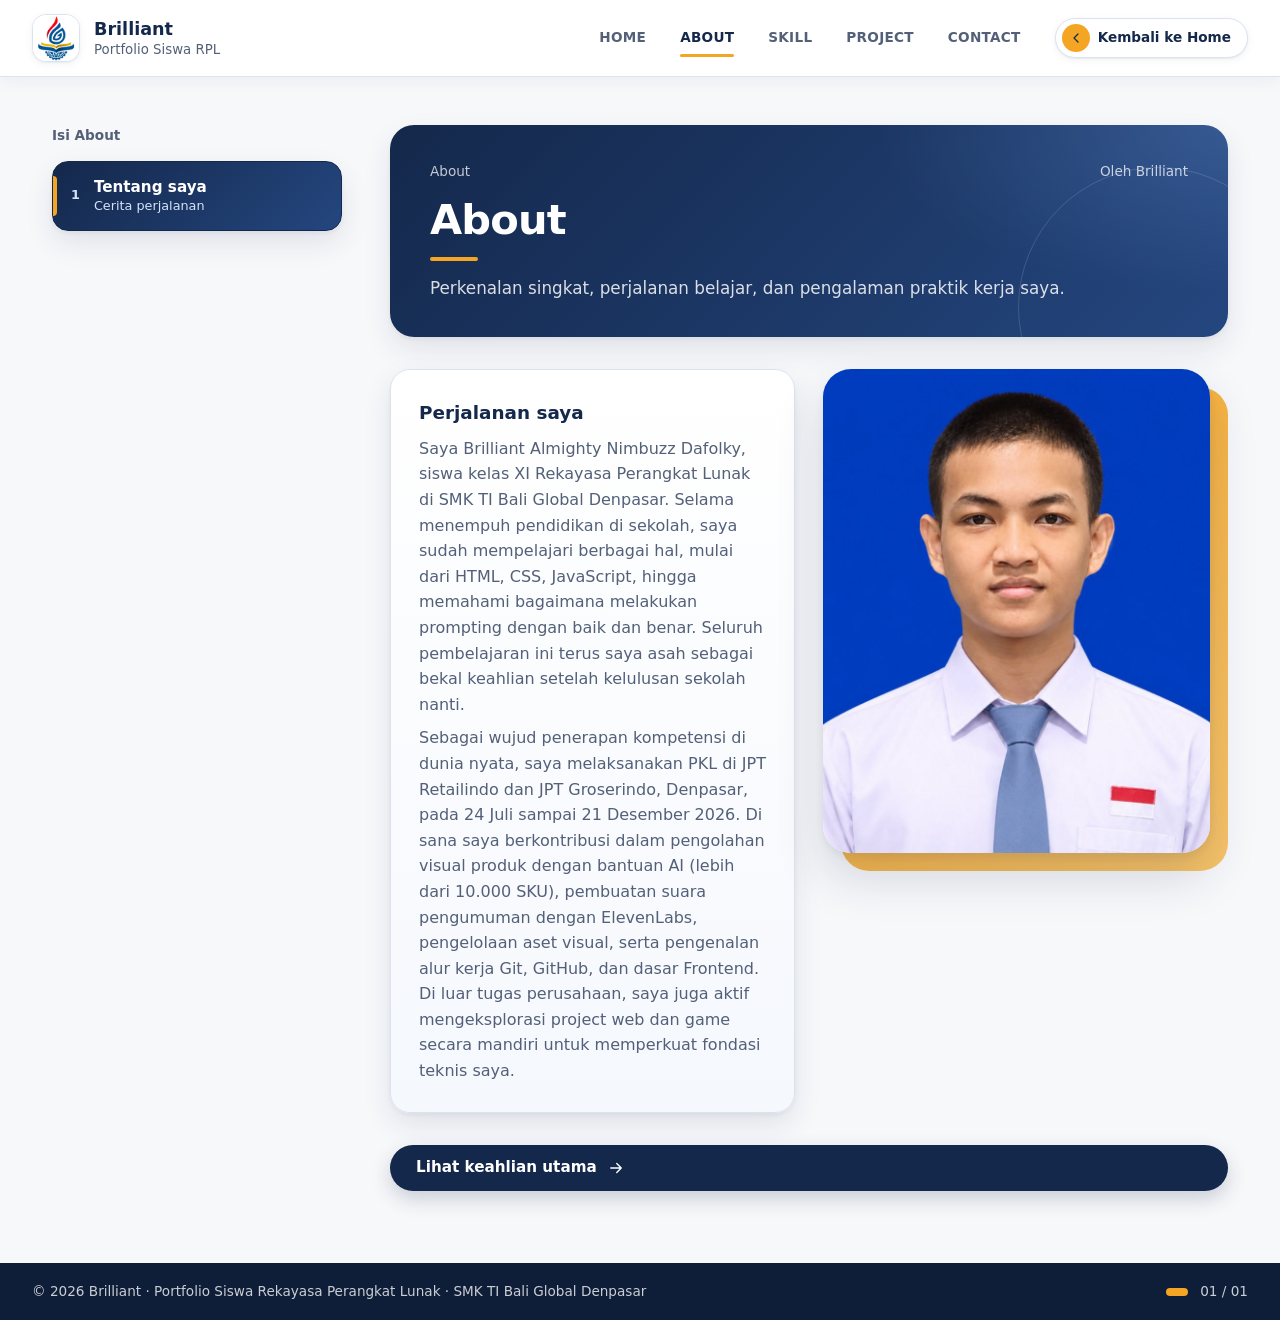
==== commit c2106db1: "mengubah sedikit detail yang tidak diperlukan" ====
--- a/about.html
+++ b/about.html
@@ -10,7 +10,7 @@
 <meta content="website" property="og:type"/>
 <meta content="About | Brilliant" property="og:title"/>
 <meta content="Profil dan perjalanan belajar Brilliant, siswa RPL SMK TI Bali Global Denpasar, serta pengalaman PKL di JPT Retailindo dan JPT Groserindo." property="og:description"/>
-<link href="assets/images/logo.png" rel="icon" type="image/png"/>
+<link href="assets/logo.png" rel="icon" type="image/png"/>
 <link href="css/base.css" rel="stylesheet"/>
 <link href="css/layout.css" rel="stylesheet"/>
 <link href="css/components.css" rel="stylesheet"/>
@@ -19,18 +19,11 @@
 </script>
 </head>
 <body>
-<a class="skip-link" href="#konten">
-      Lewati ke konten
-    </a>
-<!-- Kumpulan ikon (jangan diubah) -->
 <svg aria-hidden="true" focusable="false" height="0" style="position:absolute" width="0"><defs><symbol id="i-arrow" viewbox="0 0 24 24"><path d="M5 12h14M13 6l6 6-6 6"></path></symbol><symbol id="i-menu" viewbox="0 0 24 24"><path d="M4 7h16M4 12h16M4 17h16"></path></symbol><symbol id="i-back" viewbox="0 0 24 24"><path d="M15 6l-6 6 6 6"></path></symbol><symbol id="i-external" viewbox="0 0 24 24"><path d="M14 4h6v6M20 4l-9 9M18 14v5a1 1 0 01-1 1H5a1 1 0 01-1-1V7a1 1 0 011-1h5"></path></symbol><symbol id="i-image" viewbox="0 0 24 24"><rect height="16" rx="2" width="18" x="3" y="4"></rect><circle cx="9" cy="10" r="2"></circle><path d="M21 16l-5-5-8 8"></path></symbol></defs></svg>
 <header class="site-header">
 <a class="brand" href="index.html">
 <span class="brand-logo">
-<span class="logo-text">
-            LOGO
-          </span>
-<img alt="" height="96" src="assets/images/logo.png" width="96"/>
+<img alt="" height="96" src="assets/logo.png" width="96"/>
 </span>
 <span class="brand-text">
 <strong>
@@ -142,7 +135,7 @@
 </div>
 <figure class="photo-frame">
 <div class="photo-slot">
-<img alt="Foto diri Brilliant" decoding="async" height="1000" loading="lazy" src="assets/images/foto-diri.jpg" width="800"/>
+<img alt="Foto diri Brilliant" decoding="async" height="1000" loading="lazy" src="assets/foto-diri.jpg" width="800"/>
 <div class="slot-empty">
 <svg aria-hidden="true" class="i">
 <use href="#i-image">
@@ -155,7 +148,7 @@
                     Letakkan file di
                   </span>
 <code>
-                    assets/images/foto-diri.jpg
+                    assets/foto-diri.jpg
                   </code>
 <small>
                     Ukuran saran 800×1000 px
--- a/css/components.css
+++ b/css/components.css
@@ -239,10 +239,7 @@
 /* tombol di dalam kartu tidak melebar penuh */
 .card .btn { align-self: flex-start; margin-top: 8px; }
 
-/* ---------- Tambahan: ikon, logo, kontak, aksesibilitas ---------- */
 .i { width: 1em; height: 1em; fill: none; stroke: currentColor; stroke-width: 1.8; stroke-linecap: round; stroke-linejoin: round; }
-.skip-link { position: absolute; left: 16px; top: -64px; z-index: 100; padding: 10px 18px; border-radius: 10px; background: var(--navy); color: #fff; font-weight: 600; transition: top 0.2s; }
-.skip-link:focus { top: 12px; }
 .brand-logo { position: relative; overflow: hidden; }
 .brand-logo img { position: absolute; inset: 0; width: 100%; height: 100%; object-fit: contain; }
 .brand-logo.has-image { background: #fff; border: 1px solid var(--line); }
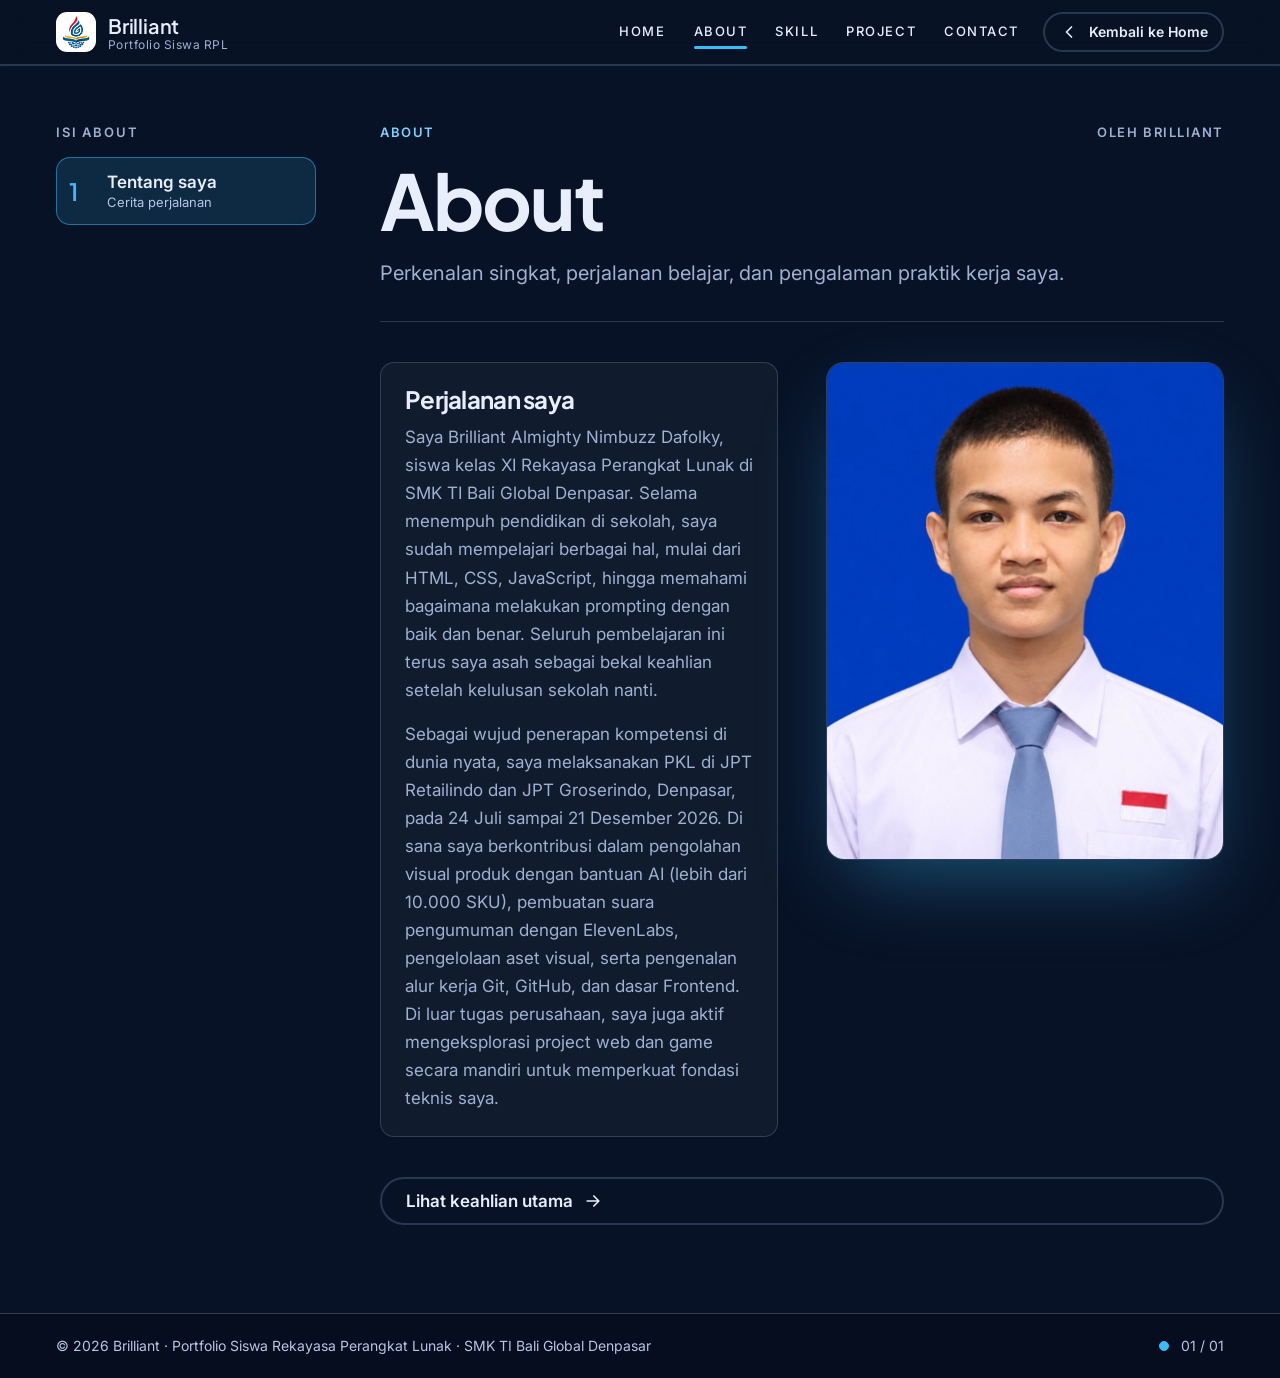
==== commit 214b8b9e: "update u ay cuyy" ====
--- a/about.html
+++ b/about.html
@@ -6,11 +6,14 @@
 <meta content="width=device-width, initial-scale=1" name="viewport"/>
 <title>About | Brilliant</title>
 <meta content="Profil dan perjalanan belajar Brilliant, siswa RPL SMK TI Bali Global Denpasar, serta pengalaman PKL di JPT Retailindo dan JPT Groserindo." name="description"/>
-<meta content="#14284b" name="theme-color"/>
+<meta content="#081226" name="theme-color"/>
 <meta content="website" property="og:type"/>
 <meta content="About | Brilliant" property="og:title"/>
 <meta content="Profil dan perjalanan belajar Brilliant, siswa RPL SMK TI Bali Global Denpasar, serta pengalaman PKL di JPT Retailindo dan JPT Groserindo." property="og:description"/>
 <link href="assets/logo.png" rel="icon" type="image/png"/>
+<link href="https://fonts.googleapis.com" rel="preconnect"/>
+<link href="https://fonts.gstatic.com" rel="preconnect" crossorigin/>
+<link href="https://fonts.googleapis.com/css2?family=Inter:wght@400;500;600&family=Plus+Jakarta+Sans:wght@600;700;800&display=swap" rel="stylesheet"/>
 <link href="css/base.css" rel="stylesheet"/>
 <link href="css/layout.css" rel="stylesheet"/>
 <link href="css/components.css" rel="stylesheet"/>
@@ -136,24 +139,7 @@
 <figure class="photo-frame">
 <div class="photo-slot">
 <img alt="Foto diri Brilliant" decoding="async" height="1000" loading="lazy" src="assets/foto-diri.jpg" width="800"/>
-<div class="slot-empty">
-<svg aria-hidden="true" class="i">
-<use href="#i-image">
-</use>
-</svg>
-<strong>
-                    Foto diri
-                  </strong>
-<span>
-                    Letakkan file di
-                  </span>
-<code>
-                    assets/foto-diri.jpg
-                  </code>
-<small>
-                    Ukuran saran 800×1000 px
-                  </small>
-</div>
+
 </div>
 </figure>
 </section>
--- a/css/base.css
+++ b/css/base.css
@@ -1,59 +1,26 @@
-/* base.css - warna (60-30-10), font, ukuran teks, reset. Ubah tema di :root. */
+/* base.css - token, reset, tipografi. Dunia visual: kertas hangat + tinta + satu aksen vermilion. */
 :root {
-  /* 60% netral terang */
-  --white: #ffffff;
-  --bg: #f7f8fa;
-  --surface: #ffffff;
-  --tint: #eaf0fa;
-  --line: #dbe3ef;
-  /* 30% navy */
-  --navy: #14284b;
-  --navy-soft: #24467f;
-  --navy-deep: #0e1d38;
-  /* 10% aksen (tombol utama, penanda aktif, badge) */
-  --accent: #f5a524;
-  --accent-soft: #fdf0d9;
-  --accent-dark: #c27c0a;
-  /* teks */
-  --ink: #1f2937;
-  --muted: #536078;
-  /* status project (khusus penanda) */
-  --green: #1e9e5a;
-  --status-no: #7a8699;
-
-  --radius: 16px;
-  --gutter: 32px;                       /* jarak pinggir layar kiri-kanan */
-  --shadow-sm: 0 1px 2px rgba(20, 40, 75, 0.06), 0 2px 8px rgba(20, 40, 75, 0.05);
-  --shadow: 0 2px 4px rgba(20, 40, 75, 0.05), 0 12px 28px rgba(20, 40, 75, 0.1);
-  --shadow-lg: 0 4px 8px rgba(20, 40, 75, 0.06), 0 24px 48px rgba(20, 40, 75, 0.16);
-  --font: "Segoe UI", system-ui, -apple-system, Roboto, Arial, sans-serif;
+  color-scheme: dark;
+  --paper: #081226; --paper-2: #0e1d3d; --ink: #e8eefc; --muted: #9fb0d0; --line: rgba(148, 170, 220, 0.24);
+  --on-ink: #b8c5e3; --accent: #38bdf8; --accent-deep: #7dd3fc; --navy-mid: #13306b;
+  --r: 14px; --gutter: clamp(20px, 5vw, 56px);
+  --serif: "Plus Jakarta Sans", system-ui, -apple-system, "Segoe UI", Roboto, Arial, sans-serif;
+  --sans: "Inter", system-ui, -apple-system, "Segoe UI", Roboto, Arial, sans-serif;
 }
-
 *, *::before, *::after { box-sizing: border-box; }
 html { scroll-behavior: smooth; scroll-padding-top: 76px; }
-@media (prefers-reduced-motion: reduce) {
-  html { scroll-behavior: auto; }
-  * { transition: none !important; }
-}
-body {
-  margin: 0; min-height: 100vh; display: flex; flex-direction: column;
-  background: var(--bg);
-  color: var(--ink); font-family: var(--font); font-size: 1rem; line-height: 1.6;
-}
-h1, h2, h3, p, ul, ol { margin: 0; }
+@media (prefers-reduced-motion: reduce) { html { scroll-behavior: auto; } *, *::before, *::after { transition: none !important; animation: none !important; } }
+body { margin: 0; min-height: 100vh; display: flex; flex-direction: column; background: var(--paper); color: var(--ink); font: 400 1.0625rem/1.65 var(--sans); }
+h1, h2, h3, p, ul, ol, figure { margin: 0; }
 ul, ol { padding: 0; list-style: none; }
 a { color: inherit; text-decoration: none; }
-button { font: inherit; cursor: pointer; }
+button { font: inherit; color: inherit; cursor: pointer; }
+img { max-width: 100%; display: block; }
 [hidden] { display: none !important; }
-
-h1 { font-size: clamp(2.25rem, 5vw, 3.5rem); line-height: 1.1; letter-spacing: -0.02em; color: var(--navy); text-wrap: balance; }
-h2 { font-size: 1.15rem; color: var(--navy); }
-h3 { font-size: 1.05rem; color: var(--navy); }
-
-:focus-visible { outline: 3px solid var(--navy-soft); outline-offset: 3px; }
-.section--navy :focus-visible, .panel-head :focus-visible { outline-color: var(--accent); }
-
-.visually-hidden {
-  position: absolute; width: 1px; height: 1px; overflow: hidden;
-  clip: rect(0 0 0 0); white-space: nowrap;
-}
+h1, h2, h3 { font-family: var(--serif); font-weight: 700; line-height: 1.08; letter-spacing: -0.03em; text-wrap: balance; }
+h1 { font-size: clamp(2.5rem, 6vw, 4.5rem); }
+h2 { font-size: 1.5rem; }
+h3 { font-size: 1.2rem; }
+p { text-wrap: pretty; }
+:focus-visible { outline: 3px solid var(--accent); outline-offset: 3px; }
+.visually-hidden { position: absolute; width: 1px; height: 1px; overflow: hidden; clip: rect(0 0 0 0); white-space: nowrap; }
--- a/css/layout.css
+++ b/css/layout.css
@@ -1,56 +1,20 @@
-/* layout.css - kerangka halaman: header, sidebar + konten, bagian scroll, footer. */
-.site-header {
-  position: sticky; top: 0; z-index: 20;
-  display: flex; align-items: center; justify-content: space-between; gap: 24px;
-  padding: 14px var(--gutter);
-  background: rgba(255, 255, 255, 0.94); backdrop-filter: blur(8px);
-  border-bottom: 1px solid var(--line);
-  box-shadow: 0 4px 16px rgba(20, 40, 75, 0.05);
-}
-.header-right { display: flex; align-items: center; gap: 20px; }
-
-/* ----- halaman detail (about, skill, project) ----- */
-.layout {
-  flex: 1; display: grid; grid-template-columns: 290px minmax(0, 1fr); gap: 48px;
-  width: 100%; max-width: 1240px; margin: 0 auto; padding: 48px var(--gutter) 72px;
-}
-.sidebar { align-self: start; position: sticky; top: 100px; }
-.content { display: flex; flex-direction: column; gap: 32px; min-width: 0; }
-.panel { display: flex; flex-direction: column; gap: 32px; }
-
-/* ----- halaman utama (index.html): bagian yang di-scroll ----- */
+/* layout.css - header, halaman detail (sidebar + konten), bagian index, footer. */
+.site-header { position: sticky; top: 0; z-index: 20; display: flex; align-items: center; justify-content: space-between; gap: 24px; padding: 12px var(--gutter); background: var(--paper); border-bottom: 2px solid var(--ink); }
+.header-right { display: flex; align-items: center; gap: 24px; }
+.layout { flex: 1; display: grid; grid-template-columns: 260px minmax(0, 1fr); gap: clamp(32px, 5vw, 72px); width: 100%; max-width: 1280px; margin: 0 auto; padding: 56px var(--gutter) 88px; }
+.sidebar { align-self: start; position: sticky; top: 96px; }
+.content, .panel { display: flex; flex-direction: column; gap: 40px; min-width: 0; }
 .sections { flex: 1; }
-.section {
-  position: relative; overflow: hidden; display: flex; align-items: center;
-  min-height: calc(100vh - 76px); min-height: calc(100svh - 76px); padding: 96px var(--gutter); background: var(--white);
-}
-.section--soft { background: linear-gradient(180deg, var(--bg), #eaf0fa); }
-.section--navy {
-  background:
-    radial-gradient(700px 360px at 88% 0%, rgba(120, 165, 235, 0.22), transparent 70%),
-    linear-gradient(135deg, var(--navy) 0%, var(--navy-soft) 100%);
-  color: #fff;
-}
-.section--navy::before, .section--navy::after {
-  content: ""; position: absolute; border-radius: 50%; pointer-events: none;
-  border: 1px solid rgba(255, 255, 255, 0.12);
-}
-.section--navy::before { width: 460px; height: 460px; right: -140px; top: -160px; }
-.section--navy::after { width: 260px; height: 260px; left: -90px; bottom: -110px; }
-.section-inner {
-  position: relative; z-index: 1; display: flex; flex-direction: column; gap: 40px;
-  width: 100%; max-width: 1100px; margin: 0 auto;
-}
-.section-head { display: flex; flex-direction: column; gap: 12px; }
-
-.hero-grid { display: grid; grid-template-columns: minmax(0, 7fr) minmax(0, 5fr); gap: 64px; align-items: center; }
-.hero-text, .about-text { display: flex; flex-direction: column; align-items: flex-start; gap: 20px; }
-.about-grid { display: grid; grid-template-columns: minmax(0, 5fr) minmax(0, 6fr); gap: 72px; align-items: center; }
+.section { position: relative; display: flex; align-items: center; padding: clamp(72px, 10vw, 128px) var(--gutter); }
+.section--hero { min-height: calc(100svh - 68px); border-bottom: 2px solid var(--ink); }
+.section--soft { background: var(--paper-2); border-block: 2px solid var(--ink); }
+.section--navy { background: var(--ink); color: var(--paper); }
+.section-inner { display: flex; flex-direction: column; gap: 56px; width: 100%; max-width: 1200px; margin: 0 auto; }
+.section-head { display: flex; flex-direction: column; gap: 14px; max-width: 62ch; }
+.hero-grid { display: grid; grid-template-columns: minmax(0, 7fr) minmax(0, 4fr); gap: clamp(32px, 6vw, 96px); align-items: end; }
+.hero-text, .about-text { display: flex; flex-direction: column; align-items: flex-start; gap: 24px; }
+.hero-text h1 { font-size: clamp(4rem, 13vw, 10rem); line-height: 0.9; letter-spacing: -0.045em; }
+.about-grid { display: grid; grid-template-columns: minmax(0, 4fr) minmax(0, 6fr); gap: clamp(32px, 7vw, 96px); align-items: center; }
 .button-row { display: flex; flex-wrap: wrap; align-items: center; gap: 12px 20px; margin-top: 8px; }
-.contact-grid { display: grid; grid-template-columns: repeat(auto-fit, minmax(280px, 1fr)); gap: 20px; }
-
-.site-footer {
-  display: flex; align-items: center; justify-content: space-between; gap: 16px;
-  padding: 18px var(--gutter); background: var(--navy-deep);
-  color: rgba(255, 255, 255, 0.78); font-size: 0.85rem;
-}
+.contact-grid { display: grid; grid-template-columns: repeat(auto-fit, minmax(300px, 1fr)); column-gap: 48px; border-top: 1px solid rgba(244, 239, 230, 0.3); }
+.site-footer { display: flex; align-items: center; justify-content: space-between; gap: 16px; padding: 20px var(--gutter); background: var(--ink); color: var(--on-ink); font-size: 0.875rem; border-top: 1px solid rgba(244, 239, 230, 0.2); }
--- a/css/components.css
+++ b/css/components.css
@@ -1,275 +1,170 @@
-/* components.css - bagian kecil yang dipakai berulang: nav, tombol, kartu, dll. */
+/* components.css - merek, navigasi, tombol, kartu, project, foto, panel detail. */
+.i { width: 20px; height: 20px; fill: none; stroke: currentColor; stroke-width: 2; stroke-linecap: round; stroke-linejoin: round; }
+.brand { display: flex; align-items: center; gap: 12px; min-width: 0; }
+.brand-logo { flex: none; width: 40px; height: 40px; }
+.brand-logo img { width: 100%; height: 100%; object-fit: contain; }
+.brand-text { display: flex; flex-direction: column; line-height: 1.1; }
+.brand-text strong { font: 600 1.25rem var(--serif); letter-spacing: -0.01em; }
+.brand-text small { font-size: 0.75rem; color: var(--muted); letter-spacing: 0.04em; }
+.main-nav ul { display: flex; gap: 28px; }
+.main-nav a { position: relative; display: block; padding: 6px 0; font-size: 0.8125rem; font-weight: 500; letter-spacing: 0.12em; }
+.main-nav a::after { content: ""; position: absolute; left: 0; right: 0; bottom: 0; height: 3px; background: var(--accent); transform: scaleX(0); transform-origin: left; transition: transform 0.2s; }
+.main-nav a:hover::after, .main-nav a[aria-current]::after { transform: scaleX(1); }
+.menu-toggle { display: none; align-items: center; gap: 8px; min-height: 44px; padding: 0 14px; border: 2px solid var(--ink); border-radius: var(--r); background: transparent; font-weight: 600; }
+.menu-toggle svg { width: 20px; height: 20px; }
 
-/* ---------- Header ---------- */
-.brand { display: flex; align-items: center; gap: 14px; }
-.brand-logo {
-  display: grid; place-items: center; width: 48px; height: 48px; border-radius: 14px;
-  background: linear-gradient(135deg, var(--navy), var(--navy-soft));
-  color: #fff; font-size: 0.62rem; font-weight: 700; box-shadow: var(--shadow-sm);
-}
-.brand-text { display: flex; flex-direction: column; line-height: 1.3; }
-.brand-text strong { color: var(--navy); font-size: 1.1rem; }
-.brand-text small { color: var(--muted); }
+.btn { display: inline-flex; align-items: center; gap: 10px; min-height: 48px; padding: 0 24px; border: 2px solid var(--ink); border-radius: var(--r); font-weight: 600; transition: background 0.15s, color 0.15s; }
+.btn svg { width: 20px; height: 20px; transition: transform 0.15s; }
+.btn:hover svg { transform: translateX(4px); }
+.btn--primary { background: var(--accent); color: var(--ink); }
+.btn--primary:hover, .btn--secondary:hover { background: var(--ink); color: var(--paper); }
+.btn--tertiary { border-color: transparent; padding: 0; text-decoration: underline; text-decoration-thickness: 2px; text-underline-offset: 6px; }
+.btn--back { min-height: 40px; padding: 0 14px; font-size: 0.875rem; }
+.btn--back:hover svg { transform: translateX(-4px); }
+.btn__circle { display: inline-flex; }
+.section--navy .btn--secondary { border-color: var(--paper); }
+.section--navy .btn--secondary:hover { background: var(--paper); color: var(--ink); }
 
-.main-nav ul { display: flex; gap: 6px; }
-.main-nav a {
-  position: relative; display: block; padding: 10px 14px;
-  color: var(--muted); font-size: 0.85rem; font-weight: 600; letter-spacing: 0.02em;
-  transition: color 0.2s;
-}
-.main-nav a:hover { color: var(--navy); }
-.main-nav a[aria-current] { color: var(--navy); }
-.main-nav a[aria-current]::after {
-  content: ""; position: absolute; left: 14px; right: 14px; bottom: 2px;
-  height: 3px; border-radius: 3px; background: var(--accent);
-}
+.eyebrow { display: flex; align-items: center; gap: 12px; font-size: 0.8125rem; font-weight: 600; letter-spacing: 0.14em; text-transform: uppercase; color: var(--accent-deep); }
+.eyebrow::before { content: ""; width: 32px; height: 3px; background: var(--accent); }
+.section--navy .eyebrow { color: var(--accent); }
+.section-title { font-size: clamp(2.25rem, 5vw, 3.75rem); }
+.lead { font-size: 1.25rem; line-height: 1.55; color: var(--muted); max-width: 56ch; }
+.section--navy .lead { color: var(--on-ink); }
 
-/* ---------- Tombol: setiap jenis punya bentuk sendiri ---------- */
-.btn {
-  display: inline-flex; align-items: center; gap: 10px; min-height: 46px;
-  font-weight: 600; font-size: 0.95rem; line-height: 1;
-  transition: transform 0.2s, background 0.2s, box-shadow 0.2s, color 0.2s;
-}
-.btn svg { width: 18px; height: 18px; flex: none; transition: transform 0.2s; }
-.btn:hover svg { transform: translateX(3px); }
+.info-grid { display: grid; grid-template-columns: repeat(3, minmax(0, 1fr)); gap: 32px; }
+.card { display: flex; flex-direction: column; align-items: flex-start; gap: 10px; padding-top: 20px; border-top: 2px solid var(--ink); }
+.card p { color: var(--muted); }
+.icon { display: grid; place-items: center; width: 40px; height: 40px; margin-bottom: 6px; border: 2px solid var(--ink); border-radius: var(--r); }
+.icon svg { width: 22px; height: 22px; }
+.tech { display: flex; flex-direction: column; gap: 14px; }
+.tag-list { display: flex; flex-wrap: wrap; gap: 8px; }
+.tag-list li { padding: 3px 14px; border: 2px solid var(--ink); border-radius: 999px; font-size: 0.9375rem; font-weight: 500; }
 
-/* 1. Primary: aksi utama (satu per layar) */
-.btn--primary { padding: 0 28px; border-radius: 999px; background: var(--accent); color: var(--navy); box-shadow: 0 8px 20px rgba(245, 165, 36, 0.35); }
-.btn--primary:hover { transform: translateY(-2px); box-shadow: 0 12px 24px rgba(245, 165, 36, 0.45); }
+.project-grid { display: grid; grid-template-columns: repeat(6, minmax(0, 1fr)); gap: 48px 32px; counter-reset: p; }
+.project-card { position: relative; grid-column: span 2; display: flex; flex-direction: column; gap: 10px; counter-increment: p; }
+.project-card:nth-child(1) { grid-column: span 6; display: grid; grid-template-columns: minmax(0, 3fr) minmax(0, 2fr); gap: 12px 48px; align-content: center; }
+.project-card:nth-child(1) .project-thumb { grid-row: 1 / span 3; }
+.project-card:nth-child(1) h3 { align-self: end; font-size: clamp(2rem, 4vw, 3.25rem); }
+.project-card:nth-child(1) .project-cta { align-self: start; }
+.project-card:nth-child(2), .project-card:nth-child(3) { grid-column: span 3; }
+.project-card::before { content: counter(p, decimal-leading-zero); position: absolute; top: 0; left: 0; z-index: 1; padding: 2px 10px; background: var(--ink); color: var(--paper); font: 600 0.8125rem var(--sans); letter-spacing: 0.08em; }
+.project-thumb { width: 100%; height: auto; aspect-ratio: 16 / 10; object-fit: cover; object-position: top left; border: 2px solid var(--ink); border-radius: var(--r); background: var(--paper-2); transition: transform 0.2s, box-shadow 0.2s; }
+.project-card:hover .project-thumb { transform: translate(-4px, -4px); box-shadow: 8px 8px 0 var(--accent); }
+.project-card h3 { margin-top: 6px; font-size: 1.5rem; }
+.project-card:hover h3 { text-decoration: underline; text-decoration-thickness: 2px; text-underline-offset: 5px; }
+.project-card p { color: var(--muted); }
+.project-cta { display: inline-flex; align-items: center; gap: 8px; font-weight: 600; color: var(--accent-deep); }
+.project-cta svg { width: 18px; height: 18px; transition: transform 0.15s; }
+.project-card:hover .project-cta svg { transform: translateX(5px); }
 
-/* 2. Secondary: aksi pendukung (navy di latar terang, garis putih di latar navy) */
-.btn--secondary { padding: 0 26px; border-radius: 999px; background: var(--navy); color: #fff; box-shadow: 0 8px 20px rgba(20, 40, 75, 0.2); }
-.btn--secondary:hover { transform: translateY(-2px); background: var(--navy-soft); }
-.section--navy .btn--secondary { background: transparent; border: 1.5px solid rgba(255, 255, 255, 0.55); box-shadow: none; }
-.section--navy .btn--secondary:hover { background: rgba(255, 255, 255, 0.12); }
+.contact-card { display: flex; align-items: center; gap: 20px; padding: 32px 8px; border-bottom: 1px solid rgba(244, 239, 230, 0.3); transition: background 0.15s, padding 0.15s; }
+.contact-card:hover { background: rgba(244, 239, 230, 0.06); padding-inline: 20px; }
+.contact-icon { flex: none; display: grid; place-items: center; width: 48px; height: 48px; border: 2px solid var(--accent); border-radius: var(--r); color: var(--accent); }
+.contact-card div { flex: 1; min-width: 0; }
+.contact-card strong { font-size: 0.8125rem; letter-spacing: 0.14em; text-transform: uppercase; color: var(--on-ink); }
+.contact-card p { font: 500 clamp(1.25rem, 2.4vw, 1.75rem)/1.25 var(--serif); overflow-wrap: anywhere; }
+.contact-go { flex: none; width: 24px; height: 24px; color: var(--accent); transition: transform 0.15s; }
+.contact-card:hover .contact-go { transform: translateX(4px); }
 
-/* 3. Tertiary: link teks */
-.btn--tertiary { min-height: 40px; padding: 0; color: var(--navy); font-weight: 700; }
-.btn--tertiary:hover { color: var(--navy-soft); text-decoration: underline; text-underline-offset: 5px; }
+.photo-frame { width: 100%; max-width: 420px; }
+.photo-slot { position: relative; aspect-ratio: 4 / 5; overflow: hidden; border: 2px solid var(--ink); border-radius: var(--r); background: var(--paper-2); box-shadow: 12px 12px 0 var(--accent); }
+.photo-slot--wide { aspect-ratio: 16 / 10; box-shadow: 10px 10px 0 var(--ink); }
+.photo-slot img { position: absolute; inset: 0; width: 100%; height: 100%; object-fit: cover; object-position: top; }
 
-.btn__circle { display: grid; place-items: center; width: 38px; height: 38px; border-radius: 50%; }
+.sidebar-title { margin-bottom: 14px; font-size: 0.8125rem; font-weight: 600; letter-spacing: 0.14em; text-transform: uppercase; color: var(--muted); }
+.side-list { display: flex; flex-direction: column; border-top: 2px solid var(--ink); }
+.side-item { display: flex; align-items: center; gap: 14px; padding: 14px 12px; border-bottom: 1px solid var(--line); transition: background 0.15s; }
+.side-item:hover { background: var(--paper-2); }
+.side-item.is-active { background: var(--ink); color: var(--paper); }
+.side-num { min-width: 1.4ch; font: 600 1.5rem var(--serif); color: var(--muted); }
+.side-item.is-active .side-num { color: var(--accent); }
+.side-text { display: flex; flex-direction: column; line-height: 1.25; min-width: 0; }
+.side-text strong { font-weight: 600; }
+.side-text small { font-size: 0.8125rem; color: var(--muted); }
+.side-item.is-active small { color: var(--on-ink); }
 
-/* 7. Kembali: pill kecil dengan lingkaran panah kiri */
-.btn--back {
-  min-height: 40px; padding: 0 16px 0 6px; gap: 8px; border-radius: 999px;
-  border: 1px solid var(--line); background: #fff; color: var(--navy); font-size: 0.85rem; box-shadow: var(--shadow-sm);
-}
-.btn--back .btn__circle { width: 28px; height: 28px; border: 0; background: var(--accent); }
-.btn--back:hover { background: var(--tint); }
-.btn--back:hover svg { transform: translateX(-3px); }
-.btn--back svg { width: 16px; height: 16px; }
-
-/* 8. Tombol Menu (HP): pill dengan ikon garis */
-.menu-toggle {
-  display: none; align-items: center; gap: 8px; min-height: 40px; padding: 0 16px;
-  border: 1px solid var(--line); border-radius: 999px; background: #fff; color: var(--navy);
-  font-size: 0.85rem; font-weight: 600;
-}
-.menu-toggle svg { width: 18px; height: 18px; }
-
-/* ---------- Ikon (SVG inline) ---------- */
-.icon {
-  display: grid; place-items: center; width: 48px; height: 48px; margin-bottom: 8px;
-  border-radius: 14px; background: var(--accent-soft); color: var(--navy);
-}
-.icon svg { width: 24px; height: 24px; }
-
-/* ---------- Sidebar ---------- */
-.sidebar-title { margin-bottom: 14px; color: var(--muted); font-size: 0.85rem; font-weight: 600; }
-.side-list { display: flex; flex-direction: column; gap: 12px; }
-.side-item {
-  position: relative; display: flex; align-items: center; gap: 14px; padding: 15px 42px 15px 18px;
-  border: 1px solid var(--line); border-radius: var(--radius);
-  background: linear-gradient(180deg, #fff, #f7f9fd); box-shadow: var(--shadow-sm);
-  transition: transform 0.2s, box-shadow 0.2s, border-color 0.2s;
-}
-.side-item:hover { border-color: var(--navy-soft); transform: translateY(-1px); }
-.side-item.is-active { background: linear-gradient(135deg, var(--navy), var(--navy-soft)); border-color: var(--navy); color: #fff; box-shadow: var(--shadow); }
-.side-item.is-active::before {
-  content: ""; position: absolute; left: 0; top: 14px; bottom: 14px; width: 4px;
-  border-radius: 0 4px 4px 0; background: var(--accent);
-}
-.side-num { color: var(--navy-soft); font-size: 0.8rem; font-weight: 700; }
-.side-item.is-active .side-num { color: #d5e3fa; }
-.side-text { display: flex; flex-direction: column; line-height: 1.35; }
-.side-text strong { font-size: 0.95rem; }
-.side-text small { color: var(--muted); font-size: 0.8rem; }
-.side-item.is-active small { color: #d5e3fa; }
-
-/* ---------- Status project ---------- */
-.status-dot { display: inline-block; width: 10px; height: 10px; border-radius: 50%; }
-.status-dot--yes { background: var(--green); }
-.status-dot--no { background: transparent; border: 2px solid var(--status-no); }
-.side-item .status-dot { position: absolute; top: 11px; right: 13px; box-shadow: 0 0 0 2px #fff; }
-.side-item.is-active .status-dot { box-shadow: 0 0 0 2px var(--navy); }
-.status-badge {
-  display: inline-flex; align-items: center; gap: 8px; align-self: flex-start;
-  padding: 6px 14px; border: 1px solid var(--line); border-radius: 999px;
-  background: #fff; box-shadow: var(--shadow-sm); font-size: 0.85rem; color: var(--muted);
-}
-.status-legend { display: flex; flex-wrap: wrap; align-items: center; gap: 8px 10px; color: var(--muted); font-size: 0.85rem; }
-.status-legend .status-dot { margin-left: 8px; }
-.status-legend .status-dot:first-child { margin-left: 0; }
-
-/* ---------- Judul bagian ---------- */
-.eyebrow {
-  display: inline-flex; align-items: center; gap: 10px;
-  color: var(--navy-soft); font-size: 0.8rem; font-weight: 700; text-transform: uppercase;
-}
-.eyebrow::before { content: ""; width: 28px; height: 3px; border-radius: 3px; background: var(--accent); }
-.section--navy .eyebrow { color: rgba(255, 255, 255, 0.85); }
-.section-title { font-size: clamp(1.75rem, 3.5vw, 2.4rem); line-height: 1.2; letter-spacing: -0.01em; color: var(--navy); text-wrap: balance; }
-.lead { max-width: 62ch; color: var(--muted); font-size: 1.05rem; }
-.section--navy h1, .section--navy .section-title { color: #fff; }
-.section--navy .lead { color: rgba(255, 255, 255, 0.82); }
-
-/* ---------- Kepala halaman detail (blok navy) ---------- */
-.panel-head {
-  position: relative; overflow: hidden; display: flex; flex-direction: column; gap: 14px;
-  padding: 36px 40px; border-radius: 24px; color: #fff; box-shadow: var(--shadow);
-  background: radial-gradient(500px 240px at 100% 0%, rgba(120, 165, 235, 0.25), transparent 70%), linear-gradient(135deg, var(--navy), var(--navy-soft));
-}
-.panel-head::after {
-  content: ""; position: absolute; right: -70px; bottom: -110px; width: 280px; height: 280px;
-  border-radius: 50%; border: 1px solid rgba(255, 255, 255, 0.14); pointer-events: none;
-}
-.panel-head > * { position: relative; z-index: 1; }
-.content-top { display: flex; justify-content: space-between; gap: 16px; }
-.breadcrumb, .author { color: var(--muted); font-size: 0.85rem; }
-.panel-head .breadcrumb, .panel-head .author { color: rgba(255, 255, 255, 0.75); }
-.panel-head h1 { color: #fff; font-size: clamp(1.9rem, 4vw, 2.6rem); }
-.panel-head h1::after { content: ""; display: block; width: 48px; height: 4px; margin-top: 14px; border-radius: 4px; background: var(--accent); }
-.panel-head .lead { color: rgba(255, 255, 255, 0.84); }
-
-/* ---------- Kartu (blok tatakan tulisan, dengan shading) ---------- */
-.card {
-  position: relative; display: flex; flex-direction: column; gap: 8px; padding: 28px;
-  border: 1px solid var(--line); border-radius: 20px;
-  background: linear-gradient(180deg, #ffffff 0%, #f5f8fd 100%);
-  box-shadow: inset 0 1px 0 #fff, var(--shadow);
-}
-.card p { color: var(--muted); }
-.section--navy .card { border-color: transparent; box-shadow: 0 16px 36px rgba(6, 16, 36, 0.32); }
-
-.info-grid { display: grid; grid-template-columns: repeat(auto-fit, minmax(230px, 1fr)); gap: 24px; }
-
-/* ---------- Kartu project: 6 bentuk berbeda ---------- */
-.project-grid { display: grid; grid-template-columns: repeat(auto-fit, minmax(300px, 1fr)); gap: 24px; }
-.project-card {
-  position: relative; display: flex; flex-direction: column; gap: 10px; min-height: 230px;
-  padding: 28px; border: 1px solid var(--line); border-radius: 20px;
-  background: linear-gradient(180deg, #ffffff, #f5f8fd); box-shadow: inset 0 1px 0 #fff, var(--shadow);
-  transition: transform 0.2s, box-shadow 0.2s;
-}
-.project-card:hover { transform: translateY(-5px); box-shadow: var(--shadow-lg); }
-.project-card p { color: var(--muted); }
-.project-card .status-dot { position: absolute; top: 20px; right: 22px; }
-.project-icon {
-  display: grid; place-items: center; width: 52px; height: 52px; margin-bottom: 6px;
-  background: var(--accent-soft); color: var(--navy); border-radius: 14px;
-}
-.project-icon svg { width: 26px; height: 26px; }
-.project-cta {
-  display: inline-flex; align-items: center; gap: 8px; margin-top: auto; padding-top: 8px;
-  color: var(--navy); font-size: 0.9rem; font-weight: 700;
-}
-.project-cta svg { width: 18px; height: 18px; transition: transform 0.2s; }
-.project-card:hover .project-cta svg { transform: translateX(4px); }
-
-/* ---------- Kontak ---------- */
-.contact-card {
-  display: flex; align-items: center; gap: 20px; padding: 24px 28px; border-radius: 24px;
-  background: linear-gradient(180deg, #fff, #f5f8fd); box-shadow: 0 16px 36px rgba(6, 16, 36, 0.32);
-}
-.contact-icon { display: grid; place-items: center; width: 56px; height: 56px; border-radius: 50%; background: var(--accent); color: var(--navy); flex: none; }
-.contact-icon svg { width: 26px; height: 26px; }
-.contact-card p { color: var(--muted); }
-
-/* ---------- Isi detail ---------- */
-.two-column { display: grid; grid-template-columns: repeat(auto-fit, minmax(300px, 1fr)); gap: 28px; align-items: start; }
-
-/* Foto: kotak .photo-slot berisi <img> + placeholder. Kalau file gambar ada, gambar menutupi placeholder. */
-.photo-frame { position: relative; margin: 0; padding: 0 18px 18px 0; }
-.photo-frame::before { content: ""; position: absolute; inset: 18px 0 0 18px; border-radius: 28px; background: linear-gradient(135deg, var(--accent), #f8c46a); }
-.photo-slot { position: relative; z-index: 1; overflow: hidden; aspect-ratio: var(--ratio, 4 / 5); border-radius: 28px; background: linear-gradient(135deg, #fff, var(--tint)); box-shadow: var(--shadow-lg); }
-.photo-slot--wide { --ratio: 2 / 1; }
-.photo-slot img { position: absolute; inset: 0; z-index: 1; width: 100%; height: 100%; object-fit: cover; }
-.slot-empty { position: absolute; inset: 12px; display: flex; flex-direction: column; align-items: center; justify-content: center; gap: 6px; padding: 16px; text-align: center; border: 2px dashed var(--line); border-radius: 20px; color: var(--muted); font-size: 0.9rem; }
-.slot-empty svg { width: 44px; height: 44px; color: var(--navy-soft); opacity: 0.55; }
-.slot-empty strong { color: var(--navy); }
-.slot-empty code { padding: 2px 8px; border: 1px solid var(--line); border-radius: 6px; background: #fff; color: var(--navy); font-size: 0.8rem; overflow-wrap: anywhere; }
-.slot-empty small { opacity: 0.8; }
-.photo-slot.has-image .slot-empty { display: none; }
-
-.concept-map {
-  display: flex; flex-direction: column; align-items: center; gap: 24px; padding: 32px;
-  border: 1px solid var(--line); border-radius: 20px;
-  background: linear-gradient(180deg, var(--tint), #fff); box-shadow: var(--shadow);
-}
-.concept-main { padding: 14px 28px; border-radius: 14px; background: var(--navy); box-shadow: var(--shadow); color: #fff; font-weight: 600; text-align: center; }
-.concept-sub { display: flex; flex-wrap: wrap; justify-content: center; gap: 12px; }
-.concept-sub li { padding: 10px 16px; border: 1px solid var(--line); border-radius: 12px; background: #fff; box-shadow: var(--shadow-sm); color: var(--muted); font-size: 0.9rem; }
-
-.point-list { display: flex; flex-direction: column; padding: 8px 4px; }
-.point-list li { padding: 16px 0; border-bottom: 1px solid var(--line); }
-.point-list li:first-child { padding-top: 0; }
-.point-list p { color: var(--muted); font-size: 0.95rem; }
-
-.note-box {
-  display: flex; flex-direction: column; gap: 4px; padding: 24px 28px;
-  border: 1px solid var(--line); border-left: 5px solid var(--accent); border-radius: 20px;
-  background: linear-gradient(180deg, #fff, #f5f8fd); box-shadow: var(--shadow);
-}
-.note-box p { color: var(--muted); }
-
-.tag-list { display: flex; flex-wrap: wrap; gap: 8px; }
-.tag-list li { padding: 4px 12px; border-radius: 999px; background: var(--tint); color: var(--navy-soft); font-size: 0.9rem; }
-
-.timeline { display: flex; flex-direction: column; gap: 24px; border-left: 2px solid var(--line); padding-left: 28px; margin-left: 6px; }
-.timeline-item { position: relative; }
-.timeline-item::before { content: ""; position: absolute; left: -37px; top: 4px; width: 14px; height: 14px; border-radius: 50%; background: var(--accent); border: 3px solid var(--bg); }
-.timeline-year { margin-bottom: 6px; color: var(--navy-soft); font-size: 0.85rem; font-weight: 700; }
-
-/* ---------- Indikator halaman (footer gelap) ---------- */
+.panel-head { display: flex; flex-direction: column; gap: 16px; padding-bottom: 32px; border-bottom: 2px solid var(--ink); }
+.content-top { display: flex; justify-content: space-between; gap: 16px; font-size: 0.8125rem; font-weight: 600; letter-spacing: 0.12em; text-transform: uppercase; color: var(--accent-deep); }
+.content-top .author { color: var(--muted); }
+.panel-head h1 { font-size: clamp(2.5rem, 6vw, 5rem); }
+.two-column { display: grid; grid-template-columns: repeat(2, minmax(0, 1fr)); gap: 48px; align-items: start; }
+.two-column .card p + p { margin-top: 6px; }
+.concept-map { padding: 28px; border-radius: var(--r); background: var(--ink); color: var(--paper); }
+.concept-main { margin-bottom: 12px; font: 600 2rem/1.1 var(--serif); color: var(--accent); }
+.concept-sub li { padding: 12px 0; border-top: 1px solid rgba(244, 239, 230, 0.25); }
+.point-list { display: flex; flex-direction: column; gap: 28px; }
+.point-list li { padding-top: 16px; border-top: 2px solid var(--ink); }
+.point-list p { margin-top: 6px; color: var(--muted); }
+.note-box { padding: 28px 32px; border: 2px solid var(--ink); border-radius: var(--r); background: var(--paper-2); }
+.note-box p { margin-top: 8px; max-width: 68ch; font-size: 1.125rem; }
+.skill-proof { color: var(--muted); }
+.skill-proof a { font-weight: 600; color: var(--accent-deep); text-decoration: underline; text-underline-offset: 4px; }
+.project-layout { display: grid; grid-template-columns: minmax(0, 7fr) minmax(0, 5fr); gap: 48px; align-items: start; }
+.layout-col { display: flex; flex-direction: column; gap: 32px; min-width: 0; }
 .page-indicator { display: flex; align-items: center; gap: 12px; }
 .dots { display: flex; gap: 6px; }
-.dot { width: 8px; height: 8px; border-radius: 999px; background: rgba(255, 255, 255, 0.3); }
-.dot.is-active { width: 22px; background: var(--accent); }
+.dot { width: 10px; height: 10px; border: 1.5px solid var(--on-ink); border-radius: 50%; }
+.dot.is-active { background: var(--accent); border-color: var(--accent); }
 
-/* tombol di dalam kartu tidak melebar penuh */
-.card .btn { align-self: flex-start; margin-top: 8px; }
+@keyframes rise { from { opacity: 0; transform: translateY(16px); } }
+.hero-text > *, .hero-grid .photo-frame { animation: rise 0.7s cubic-bezier(0.2, 0.7, 0.2, 1) backwards; }
+.hero-text > :nth-child(2) { animation-delay: 0.1s; }
+.hero-text > :nth-child(3) { animation-delay: 0.2s; }
+.hero-text > :nth-child(4), .hero-grid .photo-frame { animation-delay: 0.3s; }
 
-.i { width: 1em; height: 1em; fill: none; stroke: currentColor; stroke-width: 1.8; stroke-linecap: round; stroke-linejoin: round; }
-.brand-logo { position: relative; overflow: hidden; }
-.brand-logo img { position: absolute; inset: 0; width: 100%; height: 100%; object-fit: contain; }
-.brand-logo.has-image { background: #fff; border: 1px solid var(--line); }
-.brand-logo.has-image .logo-text { display: none; }
-.side-list { position: relative; }
-.side-legend { margin-top: 18px; }
-.contact-card { transition: transform 0.2s; }
-.contact-card:hover { transform: translateY(-3px); }
-.contact-card div { min-width: 0; }
-.contact-card p { overflow-wrap: anywhere; }
-.contact-go { flex: none; width: 20px; height: 20px; margin-left: auto; color: var(--navy-soft); transition: transform 0.2s; }
-.contact-card:hover .contact-go { transform: translateX(4px); }
-.tech { display: flex; flex-direction: column; gap: 12px; }
-.tag-list li { border: 1px solid var(--line); background: #fff; }
-.skill-proof { color: var(--muted); }
-.skill-proof a { color: var(--navy); font-weight: 700; text-decoration: underline; text-underline-offset: 3px; }
+/* ===== Tema navy modern: lapisan akhir yang menggantikan gaya kertas + tinta ===== */
+.site-header { background: rgba(8, 18, 38, 0.78); backdrop-filter: blur(14px); -webkit-backdrop-filter: blur(14px); }
+.site-header, .section--hero, .section--soft, .card, .icon, .tag-list li, .project-thumb, .photo-slot, .side-list, .side-item, .panel-head, .point-list li, .note-box, .btn, .menu-toggle, .main-nav { border-color: var(--line); }
+.section--hero { background: radial-gradient(55% 55% at 88% 0%, rgba(56, 189, 248, 0.2), transparent 70%), radial-gradient(50% 60% at 0% 100%, rgba(59, 91, 219, 0.3), transparent 70%), var(--paper); }
+.section--soft { background: linear-gradient(180deg, var(--paper-2), var(--paper)); }
+.section--navy { background: radial-gradient(60% 80% at 100% 0%, rgba(56, 189, 248, 0.14), transparent 70%), linear-gradient(135deg, #0b1f4a, #050d1f); color: var(--ink); }
+.hero-text h1 { background: linear-gradient(180deg, #fff 30%, #8fb0f2); -webkit-background-clip: text; background-clip: text; color: transparent; letter-spacing: -0.05em; padding-bottom: 0.08em; }
+.brand-logo { padding: 3px; border-radius: 11px; background: #fff; }
+.btn { border-radius: 999px; }
+.btn--primary { background: var(--accent); color: #04122b; border-color: transparent; box-shadow: 0 8px 28px -8px rgba(56, 189, 248, 0.7); }
+.btn--primary:hover { background: #fff; color: #04122b; }
+.btn--secondary:hover { background: var(--ink); color: #04122b; }
+.section--navy .btn--secondary { border-color: var(--line); }
+.main-nav a::after { border-radius: 3px; }
+.card { padding: 24px; border: 1px solid var(--line); border-radius: var(--r); background: linear-gradient(160deg, rgba(255, 255, 255, 0.06), rgba(255, 255, 255, 0.015)); }
+.about-text .card, .project-layout .card, .two-column .card { background: rgba(255, 255, 255, 0.04); }
+.icon { border: 0; border-radius: 12px; background: rgba(56, 189, 248, 0.15); color: var(--accent); }
+.tag-list li { border-width: 1px; background: rgba(255, 255, 255, 0.04); }
+.project-thumb, .photo-slot { border-width: 1px; border-radius: 18px; }
+.photo-slot { box-shadow: 0 30px 80px -24px rgba(56, 189, 248, 0.45); }
+.photo-slot--wide { box-shadow: 0 24px 60px -24px rgba(0, 0, 0, 0.7); }
+.project-card:hover .project-thumb { transform: translateY(-6px); box-shadow: 0 24px 50px -18px rgba(56, 189, 248, 0.55); border-color: var(--accent); }
+.project-card::before { top: 12px; left: 12px; border-radius: 999px; background: var(--accent); color: #04122b; }
+.side-list { border-top: 0; gap: 6px; }
+.side-item { border: 1px solid transparent; border-radius: var(--r); }
+.side-item:hover { background: rgba(255, 255, 255, 0.05); }
+.side-item.is-active { background: rgba(56, 189, 248, 0.14); border-color: rgba(56, 189, 248, 0.5); color: var(--ink); }
+.panel-head { border-bottom-width: 1px; }
+.concept-map { background: linear-gradient(150deg, var(--navy-mid), #0a1a3a); border: 1px solid var(--line); border-radius: 18px; color: var(--ink); }
+.concept-sub li { border-top-color: var(--line); }
+.point-list li { border-top-width: 1px; }
+.note-box { border-width: 1px; border-radius: 18px; background: linear-gradient(135deg, rgba(56, 189, 248, 0.1), rgba(255, 255, 255, 0.02)); }
+.contact-card { border: 1px solid var(--line); border-radius: 18px; margin-bottom: 16px; padding: 24px; background: rgba(255, 255, 255, 0.04); }
+.contact-card:hover { padding-inline: 24px; background: rgba(56, 189, 248, 0.1); border-color: var(--accent); }
+.contact-grid { border-top: 0; padding-top: 8px; }
+.contact-icon { border: 0; border-radius: 12px; background: rgba(56, 189, 248, 0.15); }
+.site-footer { background: #050d1f; }
+.dot { border-color: var(--on-ink); }
 
-/* Penanda bagian yang menunggu data dari pemilik website. Hapus kelas ini setelah semua terisi. */
-.todo { padding: 1px 8px; border: 1px dashed #d4a017; border-radius: 6px; background: #fff7dd; color: #7a5a00; font-size: 0.92em; }
-
-/* project-layout: susunan dua kolom bertingkat pada halaman detail projek.
-   Kolom kiri: gambar, Peran saya, Hasil dan pelajaran. Kolom kanan: Tentang project, Tantangan dan solusi. */
-.project-layout { display: grid; grid-template-columns: repeat(2, minmax(0, 1fr)); gap: 28px; align-items: start; }
-.layout-col { display: flex; flex-direction: column; gap: 24px; min-width: 0; }
-@media (max-width: 1000px) {
-  .project-layout { display: flex; flex-direction: column; align-items: stretch; gap: 24px; }
-  .layout-col { display: contents; }
-  .pl-media { order: 1; }
-  .pl-about { order: 2; }
-  .pl-role { order: 3; }
-  .pl-challenge { order: 4; }
-  .pl-result { order: 5; }
-}
+/* ===== Layout wireframe: project unggulan + daftar project lainnya ===== */
+.featured, .project-row { display: grid; grid-template-columns: minmax(0, 7fr) minmax(0, 5fr); gap: clamp(28px, 5vw, 72px); align-items: center; }
+.feature-media, .row-media { display: block; overflow: hidden; border: 1px solid var(--line); border-radius: 18px; background: var(--paper-2); box-shadow: 0 24px 60px -24px rgba(0, 0, 0, 0.7); transition: transform 0.2s, box-shadow 0.2s, border-color 0.2s; }
+.feature-media img, .row-media img { width: 100%; height: auto; aspect-ratio: 16 / 10; object-fit: cover; object-position: top left; }
+.feature-media:hover, .row-media:hover { transform: translateY(-6px); border-color: var(--accent); box-shadow: 0 24px 50px -18px rgba(56, 189, 248, 0.55); }
+.feature-text, .row-text { display: flex; flex-direction: column; align-items: flex-start; gap: 16px; }
+.feature-text h3, .row-text h2 { font-size: clamp(1.75rem, 3.6vw, 2.75rem); text-transform: uppercase; }
+.feature-text p:not(.eyebrow), .row-text p { color: var(--muted); max-width: 46ch; }
+.row-text h2 a { text-decoration: underline; text-decoration-color: transparent; text-decoration-thickness: 3px; text-underline-offset: 8px; transition: text-decoration-color 0.15s; }
+.row-text h2 a:hover, .row-media:hover + .row-text h2 a { text-decoration-color: var(--accent); }
+.btn--tertiary { min-height: 44px; }
+.more-row { display: flex; }
+.listing { flex: 1; display: flex; flex-direction: column; gap: clamp(40px, 6vw, 72px); width: 100%; max-width: 1200px; margin: 0 auto; padding: 56px var(--gutter) 96px; }
+.side-more { display: inline-flex; margin-top: 20px; font-weight: 600; color: var(--accent-deep); text-decoration: underline; text-underline-offset: 5px; }
+@media (max-width: 900px) { .featured, .project-row { grid-template-columns: minmax(0, 1fr); } }
+.btn.btn--tertiary { border-color: transparent; background: none; box-shadow: none; align-self: flex-start; }
--- a/css/responsive.css
+++ b/css/responsive.css
@@ -1,77 +1,41 @@
-/* responsive.css - tablet dan smartphone. Jarak pinggir diatur lewat --gutter. */
-
-/* ---------- Tablet dan di bawahnya (max 820px) ---------- */
-@media (max-width: 820px) {
-  :root { --gutter: 40px; }
-  .site-header { padding-block: 12px; }
+/* responsive.css - tablet dan smartphone. */
+@media (max-width: 1000px) {
+  .project-layout { display: flex; flex-direction: column; gap: 32px; }
+  .layout-col { display: contents; }
+  .pl-media { order: 1; } .pl-about { order: 2; } .pl-role { order: 3; } .pl-challenge { order: 4; } .pl-result { order: 5; }
+}
+@media (max-width: 900px) {
+  .header-right { gap: 12px; }
+  .menu-toggle { display: inline-flex; }
+  .main-nav { display: none; position: absolute; top: 100%; left: 0; right: 0; padding: 4px var(--gutter) 16px; background: var(--paper); border-bottom: 2px solid var(--ink); }
+  .main-nav.is-open { display: block; }
+  .main-nav ul { flex-direction: column; gap: 0; }
+  .main-nav a { padding: 14px 0; border-bottom: 1px solid var(--line); font-size: 1rem; }
+  .main-nav a::after { display: none; }
+  .main-nav a[aria-current] { color: var(--accent-deep); }
   .layout { grid-template-columns: minmax(0, 1fr); gap: 28px; padding-top: 32px; padding-bottom: 56px; }
-  .section { min-height: auto; padding-block: 72px; }
-  .site-footer { padding-block: 16px; }
-  .hero-grid, .about-grid { grid-template-columns: minmax(0, 1fr); gap: 48px; }
-  .hero-grid .photo-frame { max-width: 460px; }
-  .about-grid .photo-frame { max-width: 460px; order: 2; }
-  .panel-head { padding: 30px 32px; }
-
-  /* Navbar menjadi dropdown yang dibuka tombol Menu */
-  .menu-toggle { display: inline-flex; }
-  .main-nav {
-    display: none; position: absolute; top: 100%; left: 0; right: 0; z-index: 10;
-    padding: 8px var(--gutter) 18px; background: #fff;
-    border-bottom: 1px solid var(--line); box-shadow: 0 12px 24px rgba(20, 40, 75, 0.1);
-  }
-  .main-nav.is-open { display: block; }
-  .main-nav ul { flex-direction: column; gap: 2px; }
-  .main-nav a { padding: 13px 16px; border-radius: 12px; }
-  .main-nav a[aria-current] { background: var(--tint); }
-  .main-nav a[aria-current]::after { left: 0; right: auto; top: 12px; bottom: 12px; width: 4px; height: auto; }
-  .header-right { gap: 10px; }
-
-  /* Sidebar menjadi deretan tab yang bisa digeser */
   .sidebar { position: static; }
-  .side-list { flex-direction: row; overflow-x: auto; padding: 8px 14px 26px; margin: -8px -14px -18px; }
-  .side-item { flex: 0 0 auto; min-width: 180px; }
+  .side-list { flex-direction: row; gap: 8px; overflow-x: auto; border-top: 0; padding: 0 4px 10px 0; }
+  .side-item { flex: 0 0 auto; min-width: 170px; border: 2px solid var(--ink); border-radius: var(--r); }
   .side-text strong { white-space: nowrap; }
-
-  /* tepi kanan memudar = petunjuk bahwa tab bisa digeser */
-  .side-list { padding-right: 44px; -webkit-mask-image: linear-gradient(90deg, #000 calc(100% - 36px), transparent); mask-image: linear-gradient(90deg, #000 calc(100% - 36px), transparent); }
-    .about-grid .photo-frame,
-  #cerita .photo-frame {
-    display: none;
-  }
+  .section--hero { min-height: auto; }
+  .hero-grid, .about-grid, .two-column, .info-grid { grid-template-columns: minmax(0, 1fr); }
+  .hero-grid .photo-frame { max-width: 320px; }
+  .about-grid .photo-frame, #cerita .photo-frame { display: none; }
+  .project-grid { grid-template-columns: repeat(2, minmax(0, 1fr)); }
+  .project-card, .project-card:nth-child(n) { grid-column: span 1; }
+  .project-card:nth-child(1) { grid-column: span 2; grid-template-columns: minmax(0, 1fr); }
+  .project-card:nth-child(1) .project-thumb { grid-row: auto; }
 }
-
-/* ---------- Smartphone (max 560px) ---------- */
 @media (max-width: 560px) {
-  :root { --gutter: 24px; }
-  .section { padding-block: 56px; }
-  .section-inner { gap: 32px; }
-  .content, .panel { gap: 24px; }
-  .layout { padding-top: 24px; padding-bottom: 40px; }
-  .brand-logo { width: 42px; height: 42px; }
-  .brand-text strong { font-size: 1rem; }
-  .site-header { gap: 12px; }
-  .brand { min-width: 0; gap: 10px; }
-  .brand-text { min-width: 0; }
-  .brand-text strong, .brand-text small { overflow: hidden; text-overflow: ellipsis; white-space: nowrap; }
-  .header-right { flex: none; gap: 8px; }
-  .menu-toggle { padding: 0 12px; }
-  /* di HP tombol Kembali hanya berupa ikon (teks tetap terbaca oleh pembaca layar) */
-  .back-link { padding: 0 6px; }
-  .back-link .btn__label {
-    position: absolute; width: 1px; height: 1px; overflow: hidden;
-    clip: rect(0 0 0 0); white-space: nowrap;
-  }
-  .panel-head { padding: 26px 24px; border-radius: 20px; }
-  .content-top { flex-direction: column; gap: 0; }
-  .card, .project-card { padding: 24px; }
-  .two-column, .info-grid, .project-grid, .contact-grid { grid-template-columns: minmax(0, 1fr); gap: 20px; }
+  .project-grid { grid-template-columns: minmax(0, 1fr); }
+  .project-card, .project-card:nth-child(n) { grid-column: auto; }
+  .hero-text h1 { font-size: clamp(3.5rem, 21vw, 5rem); }
+  .brand-text small { display: none; }
+  .back-link .btn__label { position: absolute; width: 1px; height: 1px; overflow: hidden; clip: rect(0 0 0 0); white-space: nowrap; }
+  .back-link { padding: 0 10px; }
+  .content-top { flex-direction: column; gap: 2px; }
+  .note-box { padding: 22px; }
   .button-row { flex-direction: column; align-items: flex-start; }
-  .site-footer { flex-direction: column; align-items: flex-start; gap: 10px; }
-  .page-indicator { align-self: flex-end; }
-
-  /* Sembunyikan foto diri beserta framenya pada bagian About ketika di HP */
-  .about-grid .photo-frame,
-  #cerita .photo-frame {
-    display: none;
-  }
+  .site-footer { flex-direction: column; align-items: flex-start; }
 }
